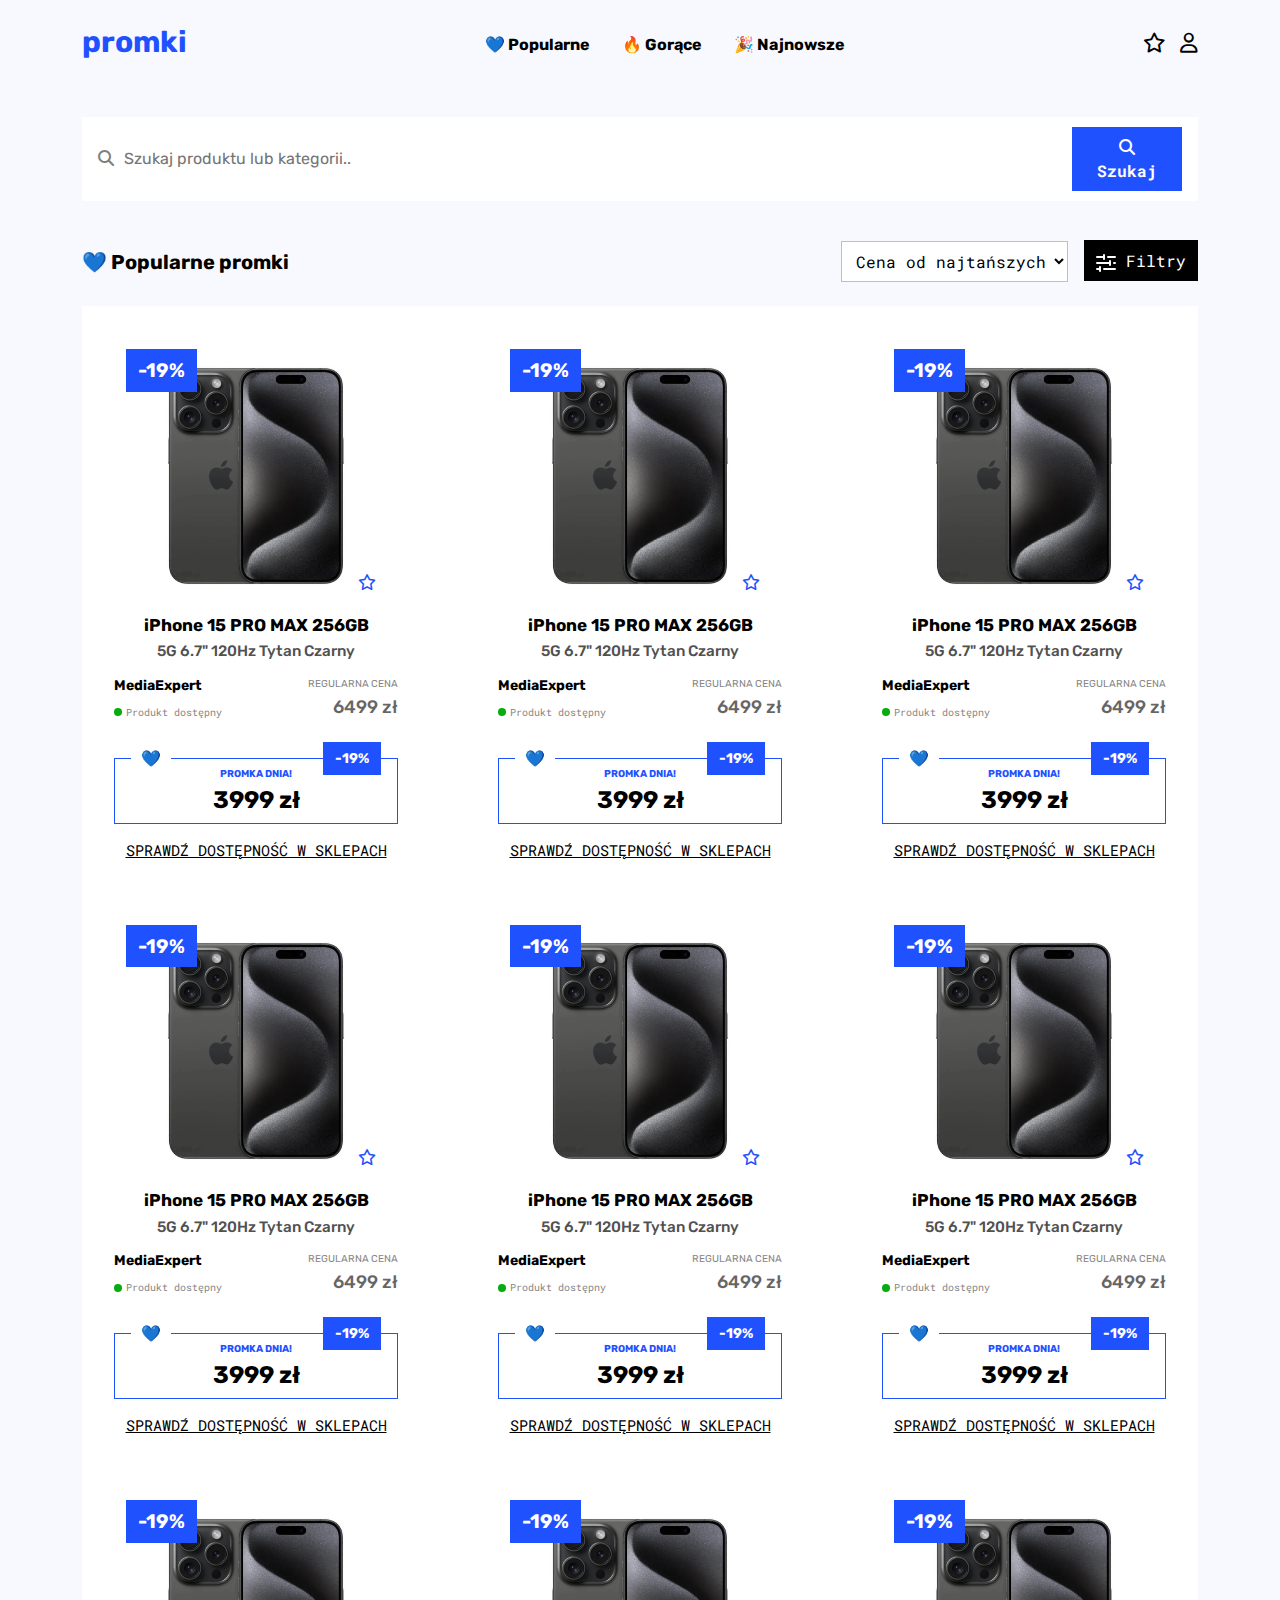
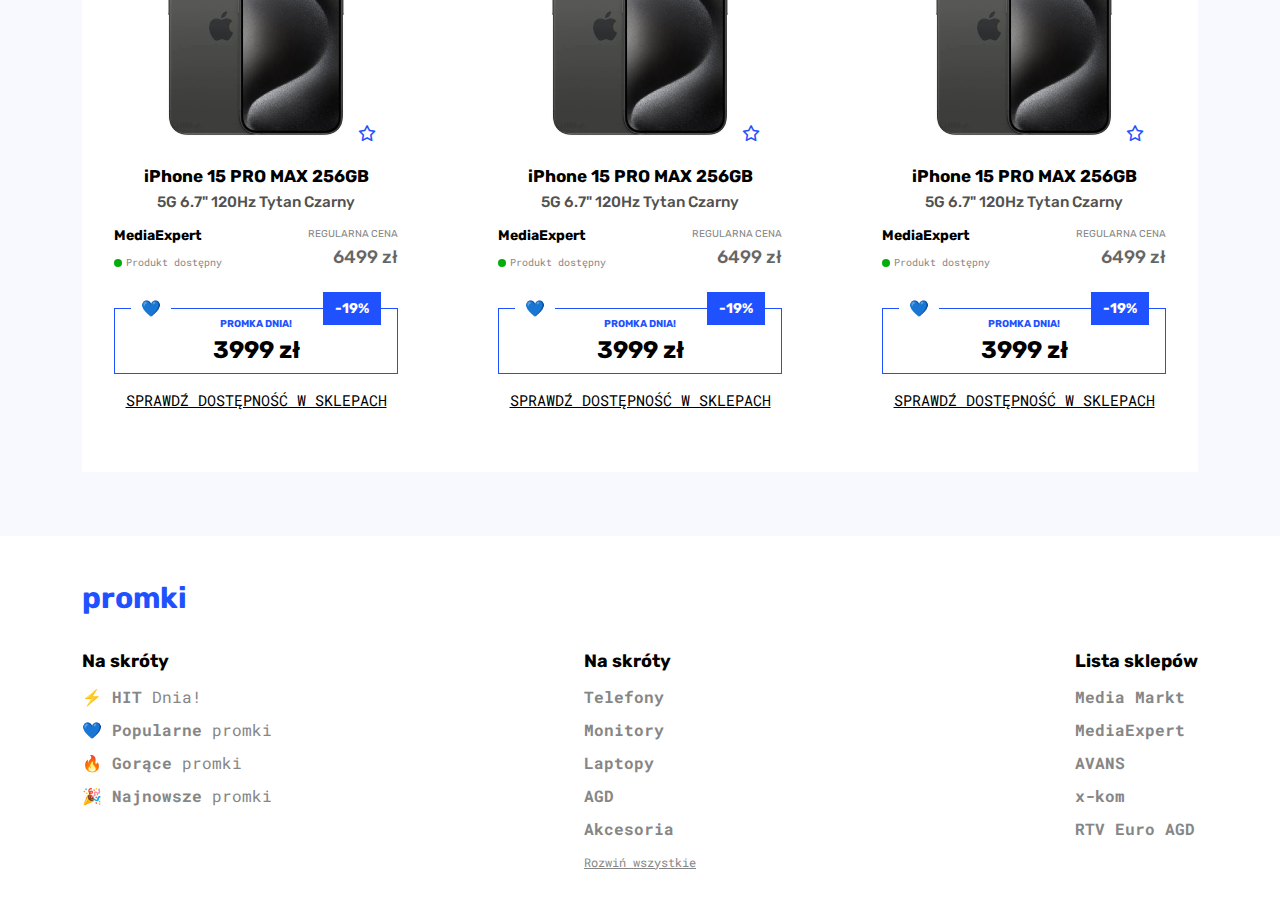
==== category.html @ 08a7cb77 "Category page done" ====
<!DOCTYPE html>
<html lang="en">
  <head>
    <meta charset="UTF-8" />
    <meta name="viewport" content="width=device-width, initial-scale=1.0" />
    <title>Promki - Category</title>

    <!-- Font Awesome CDN -->
    <link
      rel="stylesheet"
      href="https://cdnjs.cloudflare.com/ajax/libs/font-awesome/6.4.2/css/all.min.css"
    />

    <!-- Bootstrap CSS -->
    <link rel="stylesheet" href="assets/css/bootstrap.min.css" />

    <!-- Custom CSS -->
    <link rel="stylesheet" href="assets/css/style.css" />

    <!-- Responsive CSS -->
    <link rel="stylesheet" href="assets/css/responsive.css" />
  </head>
  <body>
    <!-- Header Part HTML Start -->

    <header>
      <!-- Navigation Section HTML Start -->

      <section id="Navigation">
        <nav class="navbar navbar-expand-xl">
          <div class="container">
            <div class="logo">
              <a href="index.html">promki</a>
            </div>
            <div>
              <a class="star d-xl-none" href="#"
                ><i class="fa-regular fa-star"></i
              ></a>
              <button
                class="navbar-toggler collapsed"
                type="button"
                data-bs-toggle="collapse"
                data-bs-target="#navbarNav"
                aria-controls="navbarNav"
                aria-expanded="false"
                aria-label="Toggle navigation"
              >
                <img src="assets/images/bars.svg" alt="" />
              </button>
            </div>
            <div class="collapse navbar-collapse" id="navbarNav">
              <ul class="navbar-nav pl-md-5 mx-auto pt-xl-1">
                <li class="nav-item">
                  <a class="nav-link" href="#">💙 Popularne</a>
                </li>
                <li class="nav-item">
                  <a class="nav-link" href="#"> 🔥 Gorące</a>
                </li>
                <li class="nav-item">
                  <a class="nav-link" href="#"> 🎉 Najnowsze</a>
                </li>
              </ul>
              <div class="navbar-nav ml-auto d-none d-xl-block">
                <div class="nav-buttons">
                  <a class="star" href="#"
                    ><i class="fa-regular fa-star"></i
                  ></a>
                  <a class="user" href="#"
                    ><i class="fa-regular fa-user"></i
                  ></a>
                </div>
              </div>
            </div>
          </div>
        </nav>
      </section>

      <!-- Navigation Section HTML End -->

      <!-- Search Section HTML Start -->

      <section id="Search">
        <div class="search-wrapper">
          <div class="container">
            <div class="search-container">
              <div
                type="button"
                data-bs-toggle="modal"
                data-bs-target="#searchModal"
                class="search-bar d-flex justify-content-between align-items-center"
              >
                <div class="search-box d-flex align-items-center">
                  <div class="search-icon">
                    <i class="fa-solid fa-magnifying-glass"></i>
                  </div>
                  <div class="search-field">
                    <input
                      type="text"
                      placeholder="Szukaj produktu lub kategorii.."
                      required
                    />
                  </div>
                </div>
                <div class="search-button">
                  <button type="submit">
                    <i class="fa-solid fa-magnifying-glass"></i> Szukaj
                  </button>
                </div>
              </div>
            </div>
          </div>
        </div>
      </section>

      <!-- Search Section HTML End -->

      <!-- Search Modal HTML Start -->

      <div class="search-modal">
        <div
          class="modal fade"
          id="searchModal"
          tabindex="-1"
          aria-labelledby="exampleModalLabel"
          aria-hidden="true"
        >
          <div class="modal-dialog">
            <div class="modal-content">
              <div class="modal-body">
                <div class="search-container pt-0">
                  <div
                    class="search-bar d-flex justify-content-between align-items-center"
                  >
                    <div class="search-box d-flex align-items-center">
                      <div class="search-icon">
                        <i class="fa-solid fa-magnifying-glass"></i>
                      </div>
                      <div class="search-field">
                        <input
                          type="text"
                          placeholder="Szukaj produktu lub kategorii.."
                          required
                        />
                      </div>
                    </div>
                    <div class="search-button">
                      <button type="submit">
                        <i class="fa-solid fa-magnifying-glass"></i> Szukaj
                      </button>
                    </div>
                  </div>
                </div>
                <div class="search-modal-content">
                  <div class="search-modal-suggestions">
                    <h6>Sugestie</h6>
                    <ul>
                      <li>
                        <i class="fa-solid fa-magnifying-glass"></i>iPhone 14
                      </li>
                      <li>
                        <i class="fa-solid fa-magnifying-glass"></i>iPhone 15
                        PRO MAX
                      </li>
                      <li>
                        <i class="fa-solid fa-magnifying-glass"></i>iPhone 13
                        mini
                      </li>
                    </ul>
                  </div>
                  <div class="search-modal-hot">
                    <h6>🔥 Gorące</h6>
                    <div class="search-modal-hot-card-container">
                      <div
                        class="search-modal-hot-card d-flex align-items-center"
                      >
                        <div class="smhc-img">
                          <img
                            src="assets/images/iphone-small-img.png"
                            alt="iphone-small-img"
                          />
                        </div>
                        <div class="smhc-content d-md-flex">
                          <div>
                            <h6>iPhone 15 PRO MAX 256GB</h6>
                            <span>5G 6.7" 120Hz Tytan Czarny</span>
                          </div>
                          <div class="smhc-right d-flex align-items-center">
                            <div class="smhc-tag">
                              <span>-19%</span>
                            </div>
                            <h6>6199 zł</h6>
                            <img
                              src="assets/images/arrow-top-icon.svg"
                              alt="arrow-top-icon"
                            />
                          </div>
                        </div>
                      </div>
                      <div
                        class="search-modal-hot-card d-flex align-items-center"
                      >
                        <div class="smhc-img">
                          <img
                            src="assets/images/iphone-small-img.png"
                            alt="iphone-small-img"
                          />
                        </div>
                        <div class="smhc-content d-md-flex">
                          <div>
                            <h6>iPhone 15 PRO MAX 256GB</h6>
                            <span>5G 6.7" 120Hz Tytan Czarny</span>
                          </div>
                          <div class="d-flex smhc-right align-items-center">
                            <div class="smhc-tag">
                              <span>-19%</span>
                            </div>
                            <h6>6199 zł</h6>
                            <img
                              src="assets/images/arrow-top-icon.svg"
                              alt="arrow-top-icon"
                            />
                          </div>
                        </div>
                      </div>
                    </div>
                  </div>
                </div>
              </div>
            </div>
          </div>
        </div>
      </div>

      <!-- Search Modal HTML End -->
    </header>

    <!-- Header Part HTML End -->

    <!-- Main Part HTML Start -->

    <main>
      <!-- Category Section HTML Start -->

      <section id="Category-products">
        <div class="category-products-wrapper">
          <div class="container">
            <div
              class="section-top text-center d-md-flex justify-content-between align-items-center pb-4"
            >
              <h5 class="heading-l">💙 Popularne promki</h5>
              <div
                class="filter d-flex flex-column-reverse flex-md-row align-items-center gap-4 gap-md-0 pt-4 pt-md-0"
              >
                <select>
                  <option value="Cena od najtańszych">
                    Cena od najtańszych
                  </option>
                  <option value="Cena od najtańszych">
                    Cena od najtańszych
                  </option>
                  <option value="Cena od najtańszych">
                    Cena od najtańszych
                  </option>
                </select>
                <div class="filter-btn ps-md-3">
                  <a href="#">
                    <img
                      loading="lazy"
                      src="assets/images/filter-icon.svg"
                      alt="filter-icon"
                    />
                    Filtry</a
                  >
                </div>
              </div>
            </div>
            <div class="category-products-container">
              <div class="product-card item">
                <div class="product-card-img position-relative">
                  <div class="product-discount-tag">
                    <span>-19%</span>
                  </div>
                  <img
                    loading="lazy"
                    src="assets/images/iphone-15-pro-max-img.png"
                    alt="iphone-15-pro-max-img"
                  />
                  <div class="product-fav">
                    <a href="#"><i class="fa-regular fa-star"></i></a>
                  </div>
                </div>
                <div class="product-card-content">
                  <h5>iPhone 15 PRO MAX 256GB</h5>
                  <h6>5G 6.7" 120Hz Tytan Czarny</h6>
                  <div class="d-flex justify-content-between pt-3">
                    <div class="available-product">
                      <h6>MediaExpert</h6>
                      <span>Produkt dostępny</span>
                    </div>
                    <div class="regular-price">
                      <span>REGULARNA CENA</span>
                      <h5>6499 zł</h5>
                    </div>
                  </div>
                  <div class="buy-btn blue position-relative">
                    <div class="buy-btn-icon">
                      <span>💙</span>
                    </div>
                    <a href="#">PROMKA DNIA! <span>3999 zł</span></a>
                    <div class="btn-discount-tag">
                      <span class="blue">-19%</span>
                    </div>
                  </div>
                  <div class="availability-btn">
                    <a href="#">SPRAWDŹ DOSTĘPNOŚĆ W SKLEPACH</a>
                  </div>
                </div>
              </div>
              <div class="product-card item">
                <div class="product-card-img position-relative">
                  <div class="product-discount-tag">
                    <span>-19%</span>
                  </div>
                  <img
                    loading="lazy"
                    src="assets/images/iphone-15-pro-max-img.png"
                    alt="iphone-15-pro-max-img"
                  />
                  <div class="product-fav">
                    <a href="#"><i class="fa-regular fa-star"></i></a>
                  </div>
                </div>
                <div class="product-card-content">
                  <h5>iPhone 15 PRO MAX 256GB</h5>
                  <h6>5G 6.7" 120Hz Tytan Czarny</h6>
                  <div class="d-flex justify-content-between pt-3">
                    <div class="available-product">
                      <h6>MediaExpert</h6>
                      <span>Produkt dostępny</span>
                    </div>
                    <div class="regular-price">
                      <span>REGULARNA CENA</span>
                      <h5>6499 zł</h5>
                    </div>
                  </div>
                  <div class="buy-btn blue position-relative">
                    <div class="buy-btn-icon">
                      <span>💙</span>
                    </div>
                    <a href="#">PROMKA DNIA! <span>3999 zł</span></a>
                    <div class="btn-discount-tag">
                      <span class="blue">-19%</span>
                    </div>
                  </div>
                  <div class="availability-btn">
                    <a href="#">SPRAWDŹ DOSTĘPNOŚĆ W SKLEPACH</a>
                  </div>
                </div>
              </div>
              <div class="product-card item">
                <div class="product-card-img position-relative">
                  <div class="product-discount-tag">
                    <span>-19%</span>
                  </div>
                  <img
                    loading="lazy"
                    src="assets/images/iphone-15-pro-max-img.png"
                    alt="iphone-15-pro-max-img"
                  />
                  <div class="product-fav">
                    <a href="#"><i class="fa-regular fa-star"></i></a>
                  </div>
                </div>
                <div class="product-card-content">
                  <h5>iPhone 15 PRO MAX 256GB</h5>
                  <h6>5G 6.7" 120Hz Tytan Czarny</h6>
                  <div class="d-flex justify-content-between pt-3">
                    <div class="available-product">
                      <h6>MediaExpert</h6>
                      <span>Produkt dostępny</span>
                    </div>
                    <div class="regular-price">
                      <span>REGULARNA CENA</span>
                      <h5>6499 zł</h5>
                    </div>
                  </div>
                  <div class="buy-btn blue position-relative">
                    <div class="buy-btn-icon">
                      <span>💙</span>
                    </div>
                    <a href="#">PROMKA DNIA! <span>3999 zł</span></a>
                    <div class="btn-discount-tag">
                      <span class="blue">-19%</span>
                    </div>
                  </div>
                  <div class="availability-btn">
                    <a href="#">SPRAWDŹ DOSTĘPNOŚĆ W SKLEPACH</a>
                  </div>
                </div>
              </div>
              <div class="product-card item">
                <div class="product-card-img position-relative">
                  <div class="product-discount-tag">
                    <span>-19%</span>
                  </div>
                  <img
                    loading="lazy"
                    src="assets/images/iphone-15-pro-max-img.png"
                    alt="iphone-15-pro-max-img"
                  />
                  <div class="product-fav">
                    <a href="#"><i class="fa-regular fa-star"></i></a>
                  </div>
                </div>
                <div class="product-card-content">
                  <h5>iPhone 15 PRO MAX 256GB</h5>
                  <h6>5G 6.7" 120Hz Tytan Czarny</h6>
                  <div class="d-flex justify-content-between pt-3">
                    <div class="available-product">
                      <h6>MediaExpert</h6>
                      <span>Produkt dostępny</span>
                    </div>
                    <div class="regular-price">
                      <span>REGULARNA CENA</span>
                      <h5>6499 zł</h5>
                    </div>
                  </div>
                  <div class="buy-btn blue position-relative">
                    <div class="buy-btn-icon">
                      <span>💙</span>
                    </div>
                    <a href="#">PROMKA DNIA! <span>3999 zł</span></a>
                    <div class="btn-discount-tag">
                      <span class="blue">-19%</span>
                    </div>
                  </div>
                  <div class="availability-btn">
                    <a href="#">SPRAWDŹ DOSTĘPNOŚĆ W SKLEPACH</a>
                  </div>
                </div>
              </div>
              <div class="product-card item">
                <div class="product-card-img position-relative">
                  <div class="product-discount-tag">
                    <span>-19%</span>
                  </div>
                  <img
                    loading="lazy"
                    src="assets/images/iphone-15-pro-max-img.png"
                    alt="iphone-15-pro-max-img"
                  />
                  <div class="product-fav">
                    <a href="#"><i class="fa-regular fa-star"></i></a>
                  </div>
                </div>
                <div class="product-card-content">
                  <h5>iPhone 15 PRO MAX 256GB</h5>
                  <h6>5G 6.7" 120Hz Tytan Czarny</h6>
                  <div class="d-flex justify-content-between pt-3">
                    <div class="available-product">
                      <h6>MediaExpert</h6>
                      <span>Produkt dostępny</span>
                    </div>
                    <div class="regular-price">
                      <span>REGULARNA CENA</span>
                      <h5>6499 zł</h5>
                    </div>
                  </div>
                  <div class="buy-btn blue position-relative">
                    <div class="buy-btn-icon">
                      <span>💙</span>
                    </div>
                    <a href="#">PROMKA DNIA! <span>3999 zł</span></a>
                    <div class="btn-discount-tag">
                      <span class="blue">-19%</span>
                    </div>
                  </div>
                  <div class="availability-btn">
                    <a href="#">SPRAWDŹ DOSTĘPNOŚĆ W SKLEPACH</a>
                  </div>
                </div>
              </div>
              <div class="product-card item">
                <div class="product-card-img position-relative">
                  <div class="product-discount-tag">
                    <span>-19%</span>
                  </div>
                  <img
                    loading="lazy"
                    src="assets/images/iphone-15-pro-max-img.png"
                    alt="iphone-15-pro-max-img"
                  />
                  <div class="product-fav">
                    <a href="#"><i class="fa-regular fa-star"></i></a>
                  </div>
                </div>
                <div class="product-card-content">
                  <h5>iPhone 15 PRO MAX 256GB</h5>
                  <h6>5G 6.7" 120Hz Tytan Czarny</h6>
                  <div class="d-flex justify-content-between pt-3">
                    <div class="available-product">
                      <h6>MediaExpert</h6>
                      <span>Produkt dostępny</span>
                    </div>
                    <div class="regular-price">
                      <span>REGULARNA CENA</span>
                      <h5>6499 zł</h5>
                    </div>
                  </div>
                  <div class="buy-btn blue position-relative">
                    <div class="buy-btn-icon">
                      <span>💙</span>
                    </div>
                    <a href="#">PROMKA DNIA! <span>3999 zł</span></a>
                    <div class="btn-discount-tag">
                      <span class="blue">-19%</span>
                    </div>
                  </div>
                  <div class="availability-btn">
                    <a href="#">SPRAWDŹ DOSTĘPNOŚĆ W SKLEPACH</a>
                  </div>
                </div>
              </div>
              <div class="product-card item">
                <div class="product-card-img position-relative">
                  <div class="product-discount-tag">
                    <span>-19%</span>
                  </div>
                  <img
                    loading="lazy"
                    src="assets/images/iphone-15-pro-max-img.png"
                    alt="iphone-15-pro-max-img"
                  />
                  <div class="product-fav">
                    <a href="#"><i class="fa-regular fa-star"></i></a>
                  </div>
                </div>
                <div class="product-card-content">
                  <h5>iPhone 15 PRO MAX 256GB</h5>
                  <h6>5G 6.7" 120Hz Tytan Czarny</h6>
                  <div class="d-flex justify-content-between pt-3">
                    <div class="available-product">
                      <h6>MediaExpert</h6>
                      <span>Produkt dostępny</span>
                    </div>
                    <div class="regular-price">
                      <span>REGULARNA CENA</span>
                      <h5>6499 zł</h5>
                    </div>
                  </div>
                  <div class="buy-btn blue position-relative">
                    <div class="buy-btn-icon">
                      <span>💙</span>
                    </div>
                    <a href="#">PROMKA DNIA! <span>3999 zł</span></a>
                    <div class="btn-discount-tag">
                      <span class="blue">-19%</span>
                    </div>
                  </div>
                  <div class="availability-btn">
                    <a href="#">SPRAWDŹ DOSTĘPNOŚĆ W SKLEPACH</a>
                  </div>
                </div>
              </div>
              <div class="product-card item">
                <div class="product-card-img position-relative">
                  <div class="product-discount-tag">
                    <span>-19%</span>
                  </div>
                  <img
                    loading="lazy"
                    src="assets/images/iphone-15-pro-max-img.png"
                    alt="iphone-15-pro-max-img"
                  />
                  <div class="product-fav">
                    <a href="#"><i class="fa-regular fa-star"></i></a>
                  </div>
                </div>
                <div class="product-card-content">
                  <h5>iPhone 15 PRO MAX 256GB</h5>
                  <h6>5G 6.7" 120Hz Tytan Czarny</h6>
                  <div class="d-flex justify-content-between pt-3">
                    <div class="available-product">
                      <h6>MediaExpert</h6>
                      <span>Produkt dostępny</span>
                    </div>
                    <div class="regular-price">
                      <span>REGULARNA CENA</span>
                      <h5>6499 zł</h5>
                    </div>
                  </div>
                  <div class="buy-btn blue position-relative">
                    <div class="buy-btn-icon">
                      <span>💙</span>
                    </div>
                    <a href="#">PROMKA DNIA! <span>3999 zł</span></a>
                    <div class="btn-discount-tag">
                      <span class="blue">-19%</span>
                    </div>
                  </div>
                  <div class="availability-btn">
                    <a href="#">SPRAWDŹ DOSTĘPNOŚĆ W SKLEPACH</a>
                  </div>
                </div>
              </div>
              <div class="product-card item">
                <div class="product-card-img position-relative">
                  <div class="product-discount-tag">
                    <span>-19%</span>
                  </div>
                  <img
                    loading="lazy"
                    src="assets/images/iphone-15-pro-max-img.png"
                    alt="iphone-15-pro-max-img"
                  />
                  <div class="product-fav">
                    <a href="#"><i class="fa-regular fa-star"></i></a>
                  </div>
                </div>
                <div class="product-card-content">
                  <h5>iPhone 15 PRO MAX 256GB</h5>
                  <h6>5G 6.7" 120Hz Tytan Czarny</h6>
                  <div class="d-flex justify-content-between pt-3">
                    <div class="available-product">
                      <h6>MediaExpert</h6>
                      <span>Produkt dostępny</span>
                    </div>
                    <div class="regular-price">
                      <span>REGULARNA CENA</span>
                      <h5>6499 zł</h5>
                    </div>
                  </div>
                  <div class="buy-btn blue position-relative">
                    <div class="buy-btn-icon">
                      <span>💙</span>
                    </div>
                    <a href="#">PROMKA DNIA! <span>3999 zł</span></a>
                    <div class="btn-discount-tag">
                      <span class="blue">-19%</span>
                    </div>
                  </div>
                  <div class="availability-btn">
                    <a href="#">SPRAWDŹ DOSTĘPNOŚĆ W SKLEPACH</a>
                  </div>
                </div>
              </div>
            </div>
          </div>
        </div>
      </section>

      <!-- Category Section HTML End -->
    </main>

    <!-- Main Part HTML End -->

    <!-- Footer Part HTML Start -->

    <footer id="Footer">
      <div class="footer-wrapper">
        <div class="container">
          <div class="logo">
            <a href="index.html">promki</a>
          </div>
          <div class="row footer-container">
            <div class="col-md-6 col-lg-4">
              <div class="footer-menu">
                <h6>Na skróty</h6>
                <ul class="footer-nav">
                  <li>
                    <a href="#">⚡️ HIT <span> Dnia!</span></a>
                  </li>
                  <li>
                    <a href="#">💙 Popularne <span> promki</span></a>
                  </li>
                  <li>
                    <a href="#">🔥 Gorące <span> promki</span></a>
                  </li>
                  <li>
                    <a href="#">🎉 Najnowsze <span> promki</span></a>
                  </li>
                </ul>
              </div>
            </div>
            <div class="col-md-6 col-lg-4 d-lg-flex justify-content-center">
              <div class="footer-menu">
                <div class="d-flex justify-content-between align-items-start">
                  <h6>Na skróty</h6>
                  <li class="d-md-none">
                    <a class="expand-all-btn" href="#">Rozwiń wszystkie</a>
                  </li>
                </div>
                <ul class="footer-nav">
                  <li><a href="#">Telefony</a></li>
                  <li><a href="#">Monitory</a></li>
                  <li><a href="#">Laptopy</a></li>
                  <li><a href="#">AGD</a></li>
                  <li><a href="#">Akcesoria</a></li>
                  <li class="d-none d-md-block">
                    <a class="expand-all-btn" href="#">Rozwiń wszystkie</a>
                  </li>
                </ul>
              </div>
            </div>
            <div class="col-md-6 col-lg-4 d-lg-flex justify-content-end">
              <div class="footer-menu">
                <h6>Lista sklepów</h6>
                <ul class="footer-nav">
                  <li><a href="#">Media Markt</a></li>
                  <li><a href="#">MediaExpert</a></li>
                  <li><a href="#">AVANS</a></li>
                  <li><a href="#">x-kom</a></li>
                  <li><a href="#">RTV Euro AGD</a></li>
                </ul>
              </div>
            </div>
          </div>
        </div>
      </div>
    </footer>

    <!-- Footer Part HTML End -->

    <!-- Bootstrap JavaScript -->
    <script src="assets/js/bootstrap.bundle.min.js"></script>

    <!-- Custom JavaScript -->
    <script src="assets/js/script.js"></script>
  </body>
</html>
---- assets/css/style.css ----
/* Base Style CSS Start */

/* Fonts */
@import url("https://fonts.googleapis.com/css2?family=Roboto+Mono:ital,wght@0,100..700;1,100..700&family=Rubik:ital,wght@0,300..900;1,300..900&display=swap");

* {
  margin: 0;
  padding: 0;
  box-sizing: border-box;
}

body {
  font-family: "Roboto Mono", monospace;
  font-family: "Rubik", sans-serif;
  scroll-behavior: smooth;
  background: var(--light-blue);
}

/* Colors */

:root {
  --primary: #1f51ff;
  --orange: #ff9401;
  --red: #ec3406;
  --green: #04ad0b;
  --grey: #515151;
  --grey-light: #bfbfbf;
  --black: #000000;
  --white: #ffffff;
  --light-blue: #f7f9fe;
}

ol,
ul {
  margin: 0;
  padding: 0;
}

li {
  list-style: none;
}

a {
  text-decoration: none;
  cursor: pointer;
}

img {
  max-width: 100%;
}

.heading-xl {
  font-family: "Rubik", sans-serif;
  font-size: 23px;
  font-weight: 700;
  line-height: 27px;
  color: var(--black);
  margin-bottom: 0;
}

.heading-l {
  font-family: "Rubik", sans-serif;
  font-size: 20px;
  font-weight: 700;
  line-height: 24px;
  color: var(--black);
  margin-bottom: 0;
}

/* Base Style CSS End */

/* Header Part CSS Start */

/* Navigation Section CSS Start */

nav.navbar {
  padding: 20px 0;
  z-index: 999;
}

.logo a {
  font-size: 30px;
  font-weight: 700;
  color: var(--primary);
}

.nav-link {
  font-family: "Rubik", sans-serif;
  font-weight: 700;
  font-size: 16px;
  color: var(--black);
  padding: 0 16px !important;
}

.star,
.user {
  font-size: 20px;
  color: var(--black);
}

.user {
  padding-left: 10px;
}

.navbar-toggler {
  border: 0 !important;
  margin-top: -15px;
}

.navbar-toggler:focus,
.navbar-toggler:active,
.navbar-toggler-icon:focus {
  outline: none !important;
  box-shadow: none !important;
  border: 0 !important;
}

@media (max-width: 1200px) {
  .logo a {
    font-size: 24px;
  }

  .nav-link {
    padding: 5px 0 !important;
  }

  .navbar-nav {
    padding-top: 10px;
  }
}

/* Navigation Section CSS End */

/* Search Section CSS Start */

.search-container {
  padding-top: 32px;
}

.search-bar {
  background: var(--white);
  padding: 10px 16px;
}

.search-icon i {
  color: #808080;
  padding-right: 10px;
}

.search-box {
  width: 90%;
}

.search-field,
.search-field input {
  width: 100%;
  border: none;
}

.search-field input:focus {
  outline: 0;
}

.search-field input ::placeholder {
  font-family: "Roboto Mono", monospace;
  font-size: 16px;
  color: var(--grey);
}

.search-button button {
  font-family: "Roboto Mono", sans-serif;
  font-size: 16px;
  font-weight: 700;
  color: var(--white);
  background: var(--primary);
  padding: 8px 12px;
  border: none;
}

/* Search Section CSS End */

/* Search Modal CSS Start */

.modal-open {
  padding-right: 0 !important;
}

.search-modal .modal-dialog {
  max-width: 85%;
  width: 100%;
  margin-top: 116px;
}

.search-modal .modal-content {
  border-radius: 0 !important;
}

.search-modal .modal-body {
  padding: 0;
}

.search-modal-content {
  padding: 20px 25px;
}

.search-modal-suggestions h6,
.search-modal-hot > h6 {
  font-family: "Rubik", sans-serif;
  font-size: 16px;
  font-weight: 700;
  color: var(--black);
  margin-bottom: 5px;
}

.search-modal-suggestions ul li {
  font-family: "Roboto Mono", monospace;
  font-size: 16px;
  font-weight: 700;
  color: var(--black, #000);
  padding-top: 13px;
}

.search-modal-suggestions ul li i {
  color: #808080;
  padding-right: 5px;
}

.search-modal-hot {
  padding-top: 20px;
}

.search-modal-hot > h6 {
  margin-bottom: 16px;
}

.search-modal-hot-card {
  margin-bottom: 24px;
}

.smhc-img {
  margin-right: 24px;
}

.smhc-content h6 {
  font-family: "Rubik", sans-serif;
  font-weight: 700;
  font-size: 17.0526px;
  line-height: 20px;
  color: var(--black);
  margin-bottom: 2px;
}

.smhc-content span {
  font-family: "Rubik", sans-serif;
  font-size: 15.158px;
  font-weight: 500;
  color: var(--grey);
}

.smhc-tag span {
  font-family: "Rubik", sans-serif;
  font-size: 10px;
  color: var(--white);
  background: var(--red, #ec3406);
  padding: 8.059px 10.074px;
  margin: 0 16px;
}

.smhc-right h6 {
  font-family: "Rubik", sans-serif;
  font-size: 16px;
  font-weight: 700;
  color: var(--black);
  margin-bottom: 0;
  margin-right: 16px;
}

/* Search Modal CSS End */

/* Category Section CSS Start */

.category-wrapper {
  padding: 32px 0 25px;
}

.see-all-btn a {
  font-family: "Roboto Mono", monospace;
  font-size: 14px;
  text-decoration-line: underline;
  text-transform: uppercase;
  color: #3c3c3c;
}

.category-buttons {
  display: flex;
  gap: 16px;
  padding-top: 24px;
}

.category-buttons a {
  font-family: "Roboto Mono", monospace;
  font-size: 16px;
  color: var(--black);
  background: var(--white);
  padding: 7px 12px;
  border: 2px solid var(--black);
}

.hit-dnia {
  padding-top: 40px;
}

/* Category Section CSS End */

/* Hero Section HTML Start */

.hero-wrapper {
  padding: 95px 0;
  background: var(--white);
}

.hero-img,
.hero-img img {
  max-width: 320px;
  width: 320px;
  margin: auto;
}

.hero-product-dsc {
  position: absolute;
  top: 0;
  left: 0;
}

.hero-product-dsc span {
  font-family: "Rubik", sans-serif;
  font-size: 19.5183px;
  font-weight: 700;
  color: var(--white);
  padding: 9.75916px 12.199px;
  background: var(--orange);
}

.hero-content-card {
  max-width: 385px;
  width: 100%;
  text-align: center;
}

.hero-content-card h4 {
  font-family: "Rubik", sans-serif;
  font-weight: 700;
  font-size: 23px;
  color: var(--black);
}

.hero-content-card h5 {
  font-family: "Rubik", sans-serif;
  font-weight: 500;
  font-size: 19px;
  color: var(--grey);
  margin-bottom: 0;
}

.fav-btn {
  padding-top: 15px;
}

.fav-btn a {
  font-family: "Rubik", sans-serif;
  font-weight: 500;
  font-size: 14px;
  color: var(--black);
}

.fav-btn a i {
  color: var(--primary);
  padding-right: 5px;
}

.hero-content-card > span {
  display: block;
  font-family: "Roboto Mono", monospace;
  font-weight: 400;
  font-size: 10px;
  color: #868686;
  padding-top: 15px;
}

.available-product {
  text-align: left;
}

.available-product h6 {
  font-family: "Rubik", sans-serif;
  font-size: 14px;
  font-weight: 700;
  line-height: normal;
  color: var(--black);
  margin-bottom: 5px;
}

.available-product span {
  position: relative;
  font-family: "Roboto Mono", monospace;
  font-size: 10px;
  font-weight: 400;
  color: #868686;
  padding-left: 12px;
}

.available-product span::before {
  position: absolute;
  content: "";
  top: 50%;
  left: 0;
  transform: translateY(-50%);
  width: 8px;
  height: 8px;
  background: var(--green);
  border-radius: 100%;
}

.regular-price {
  text-align: right;
}

.regular-price span {
  display: block;
  font-family: "Rubik", sans-serif;
  font-size: 10px;
  color: #868686;
  margin-bottom: 5px;
}

.regular-price h5 {
  font-family: "Rubik", sans-serif;
  font-size: 18px;
  font-weight: 500;
  color: var(--black);
  margin-bottom: 0;
  opacity: 0.6;
}

.buy-btn {
  margin-top: 35px;
}

.buy-btn.orange {
  border: 1px solid var(--orange);
}

.buy-btn.blue {
  border: 1px solid var(--primary);
}

.buy-btn.red {
  border: 1px solid var(--red);
}

.buy-btn.black {
  border: 1px solid var(--black);
}

.buy-btn a {
  display: block;
  width: 100%;
  font-family: "Rubik", sans-serif;
  font-size: 10px;
  font-weight: 700;
  text-align: center;
  padding: 8px 0 5px;
}

.buy-btn.orange a {
  color: var(--orange);
}

.buy-btn.blue a {
  color: var(--primary);
}

.buy-btn.red a {
  color: var(--red);
}

.buy-btn.black a {
  color: var(--black);
}

.buy-btn a span {
  display: block;
  font-family: "Rubik", sans-serif;
  font-size: 24px;
  font-weight: 700;
  color: var(--black);
}

.buy-btn-icon {
  position: absolute;
  top: -12px;
  left: 16px;
}

.buy-btn-icon span {
  background: var(--white);
  padding: 5px 10px;
}

.btn-discount-tag {
  position: absolute;
  top: -13px;
  right: 16px;
}

.btn-discount-tag span {
  font-family: "Rubik", sans-serif;
  font-size: 14px;
  font-weight: 700;
  color: var(--white);
  padding: 8px 12px;
}

.btn-discount-tag span.orange {
  background: var(--orange, #ff9401);
}

.btn-discount-tag span.blue {
  background: var(--primary);
}

.btn-discount-tag span.red {
  background: var(--red);
}

.btn-discount-tag span.black {
  background: var(--black);
}

/* Hero Section HTML End */

/* Header Part CSS End */

/* Main Part CSS Start */

/* Popular Section CSS Start */

.popular-wrapper {
  padding-top: 64px;
}

.product-slider-container {
  padding: 40px 0 32px;
  background: var(--white);
  padding-left: 10%;
}

.owl-carousel .owl-stage-outer {
  padding-top: 20px;
}

.owl-carousel .owl-item img {
  display: block;
  width: initial;
}

.owl-stage {
  padding-left: 0px !important;
}

.owl-item {
  opacity: 0.5;
}

.owl-item.active {
  opacity: 1;
}

.product-card-img {
  max-width: 260px;
  margin: auto;
  text-align: center;
}

.product-card-img img {
  margin: auto;
}

.product-discount-tag {
  position: absolute;
  top: -10px;
  left: 0px;
}

.product-discount-tag span {
  font-family: "Rubik", sans-serif;
  font-size: 19.5183px;
  font-weight: 700;
  color: var(--white);
  padding: 9.75916px 12.199px;
  background: var(--primary);
}

.product-discount-tag.red span {
  background: var(--red);
}

.product-discount-tag.black span {
  background: var(--black);
}

.product-fav {
  position: absolute;
  right: 10px;
  bottom: -10px;
}

.product-fav i {
  color: var(--primary);
}

.product-card-content {
  padding-top: 30px;
}

.product-card-content > span {
  display: block;
  font-family: "Roboto Mono", monospace;
  font-size: 10px;
  text-align: center;
  color: #868686;
  padding-bottom: 12px;
}

.product-card-content > h5 {
  color: var(--black);
  font-family: "Rubik", sans-serif;
  font-size: 17.053px;
  font-weight: 700;
  text-align: center;
  margin-bottom: 7px;
}

.product-card-content > h6 {
  font-family: "Rubik", sans-serif;
  font-size: 15.158px;
  font-weight: 500;
  color: var(--grey);
  text-align: center;
  margin-bottom: 0;
}

.product-fill-btn {
  padding-top: 30px;
}

.product-fill-btn a {
  display: block;
  width: 100%;
  font-family: "Rubik", sans-serif;
  font-size: 20px;
  font-weight: 700;
  text-align: center;
  color: var(--white, #fff);
  background: var(--primary, #1f51ff);
  padding: 16px;
}

.product-fill-btn.red a {
  background: var(--red);
}

.product-fill-btn.black a {
  background: var(--black);
}

.availability-btn a {
  display: block;
  font-family: "Roboto Mono", monospace;
  font-size: 15.158px;
  text-align: center;
  text-decoration-line: underline;
  text-transform: uppercase;
  color: var(--black);
  padding-top: 15px;
}

.see-more-btn {
  padding-top: 50%;
  padding-left: 50%;
}

.see-more-btn a {
  font-size: 16px;
  color: var(--black);
  text-decoration: underline;
}

/* Popular Section CSS End */

/* Hot Products Section CSS Start */

.hot-products-wrapper {
  padding-top: 64px;
}

/* Hot Products Section CSS End */

/* Promotions Section CSS Start */

.promotions-wrapper {
  padding: 64px 0 24px;
}

.promotion-title {
  background: var(--primary);
  padding: 16px;
}

.promotion-title h6 {
  font-family: "Rubik", sans-serif;
  font-size: 14px;
  font-weight: 700;
  text-align: center;
  color: var(--white);
  margin-bottom: 0;
}

.promotion-title h6 i {
  padding-right: 8px;
}

.promotions-container h6 {
  max-width: 356px;
  margin: auto;
  font-family: "Roboto Mono", sans-serif;
  font-size: 16px;
  font-weight: 400;
  text-align: center;
  color: #424242;
  padding: 15px 0;
  margin-bottom: 0;
}

.promotions-container h6 span {
  font-weight: 700;
}

.promotions-search {
  max-width: 288px;
  margin: auto;
}

.promotions-search input {
  max-width: 160px;
  border: 1px solid #646464;
  padding: 10px 12px;
}

.promotions-search input:focus {
  outline: 0;
}

.promotions-search::placeholder {
  color: var(--grey-light, #bfbfbf);
  font-family: "Roboto Mono", sans-serif;
  font-size: 16px;
  font-weight: 700;
}

.promotions-search button {
  font-family: "Roboto Mono", sans-serif;
  font-size: 16px;
  font-weight: 700;
  color: var(--white);
  background: var(--black);
  padding: 11px 12px;
  margin-left: 12px;
  border: none;
}

/* Promotions Section CSS end */

/* Latest Promotions Section CSS Start */

.latest-promotions-wrapper {
  padding-top: 64px;
}

/* Latest Promotions Section CSS End */

/* Main Part CSS End */

/* Footer Part CSS Start */

.footer-wrapper {
  background: var(--white);
  padding: 40px 0;
  margin-top: 64px;
}

.footer-container {
  padding-top: 30px;
}

.footer-menu h6 {
  color: var(--black);
  font-family: "Rubik", sans-serif;
  font-size: 18px;
  font-weight: 700;
}

.footer-nav li {
  padding: 4px 0;
}

.footer-nav li a {
  font-family: "Roboto Mono", monospace;
  font-size: 16px;
  font-weight: 700;
  color: #868686;
}

.footer-menu li a.expand-all-btn {
  font-family: "Roboto Mono", monospace;
  font-size: 12px;
  font-weight: 400;
  text-decoration-line: underline;
  color: #868686;
}

.footer-nav li a span {
  font-weight: 400;
}

/* Footer Part CSS End */

/* ========***========
Category Page CSS
========***======== */

.category-products-wrapper {
  padding-top: 40px;
}

.category-products-container {
  display: grid;
  grid-template-columns: repeat(3, 1fr);
  column-gap: 100px;
  row-gap: 80px;
  background: var(--white);
  padding: 60px 32px;
}

.filter select {
  font-family: "Roboto Mono", monospace;
  padding: 8px 5px 8px 10px;
  background: var(--white);
  border: 1px solid var(--grey-light);
}

.filter select:focus {
  outline: 0;
}

.filter-btn a {
  font-family: "Roboto Mono", monospace;
  font-size: 16px;
  color: var(--white);
  background: var(--black, #000);
  padding: 10px 12px;
}
---- assets/css/responsive.css ----
/* Min Width 1201px and Max Width 1399400*/

@media (min-width: 1201px) and (max-width: 1400px) {
}

/* Min Width 993px and Max Width 1199200*/

@media (min-width: 993px) and (max-width: 1200px) {
  .search-box {
    width: 88%;
  }

  .category-buttons {
    flex-wrap: wrap;
  }
}

/* Min Width 769px and Max Width 992px */

@media (min-width: 769px) and (max-width: 992px) {
  .search-box {
    width: 80%;
  }

  .category-buttons {
    flex-wrap: wrap;
  }

  .hero-content {
    padding-top: 50px;
  }

  .hero-content-card {
    margin: auto;
  }

  .category-products-container {
    grid-template-columns: repeat(2, 1fr);
    column-gap: 80px;
  }
}

/* Min Width 300px and Max Width 768px */

@media (min-width: 300px) and (max-width: 768px) {
  .heading-l {
    font-size: 18px;
  }

  .search-container,
  .hit-dnia {
    padding-top: 0;
  }

  .search-modal .modal-dialog {
    max-width: 95%;
    width: 100%;
    margin-top: 80px;
  }

  .smhc-content h6,
  .smhc-content span {
    font-size: 14px;
    margin-bottom: 0;
  }

  .smhc-right {
    padding-top: 16px;
  }

  .smhc-tag span {
    margin-left: 0;
  }

  .search-box {
    width: 100%;
  }

  .search-button {
    display: none;
  }

  .category-container {
    display: none;
  }

  .hero-wrapper {
    background: transparent;
    padding: 0;
  }

  .hero-img {
    background: var(--white);
  }

  .hero-img {
    max-width: 100%;
    width: 100%;
    text-align: center;
  }

  .hero-content {
    padding-top: 16px;
  }

  .hero-content-card {
    margin: auto;
  }

  .hero-product-dsc {
    position: absolute;
    top: 20px;
    left: 14px;
  }

  .hero-product-fav {
    position: absolute;
    bottom: 20px;
    right: 20px;
  }

  .hero-product-fav i {
    font-size: 25px;
    color: var(--primary);
  }

  .hero-content-card .buy-btn {
    margin-top: 16px;
  }

  .hero-content-card .buy-btn a {
    color: var(--white);
    background: var(--orange);
  }

  .hero-content-card .buy-btn a span {
    color: var(--white);
  }

  .popular-wrapper,
  .hot-products-wrapper,
  .promotions-wrapper,
  .latest-promotions-wrapper {
    padding-top: 40px;
  }

  .see-all-btn a {
    font-size: 12px;
  }

  .product-discount-tag span {
    font-size: 14px;
  }

  .buy-btn-icon,
  .btn-discount-tag {
    display: none;
  }

  .product-fill-btn a {
    font-size: 16px;
  }

  .buy-btn a span {
    font-size: 20px;
  }

  .product-slider-container {
    padding: 30px 0;
    padding-left: 5%;
  }

  .footer-wrapper {
    padding-top: 25px;
    margin-top: 40px;
  }

  .footer-wrapper .container {
    padding: 0 24px;
  }

  .footer-container {
    padding-top: 0;
  }

  .footer-menu {
    padding-top: 20px;
  }

  .category-products-container {
    grid-template-columns: repeat(1, 1fr);
    column-gap: 0;
    row-gap: 50px;
  }

  .filter select,
  .filter-btn a {
    display: block;
    width: 239px;
  }
}
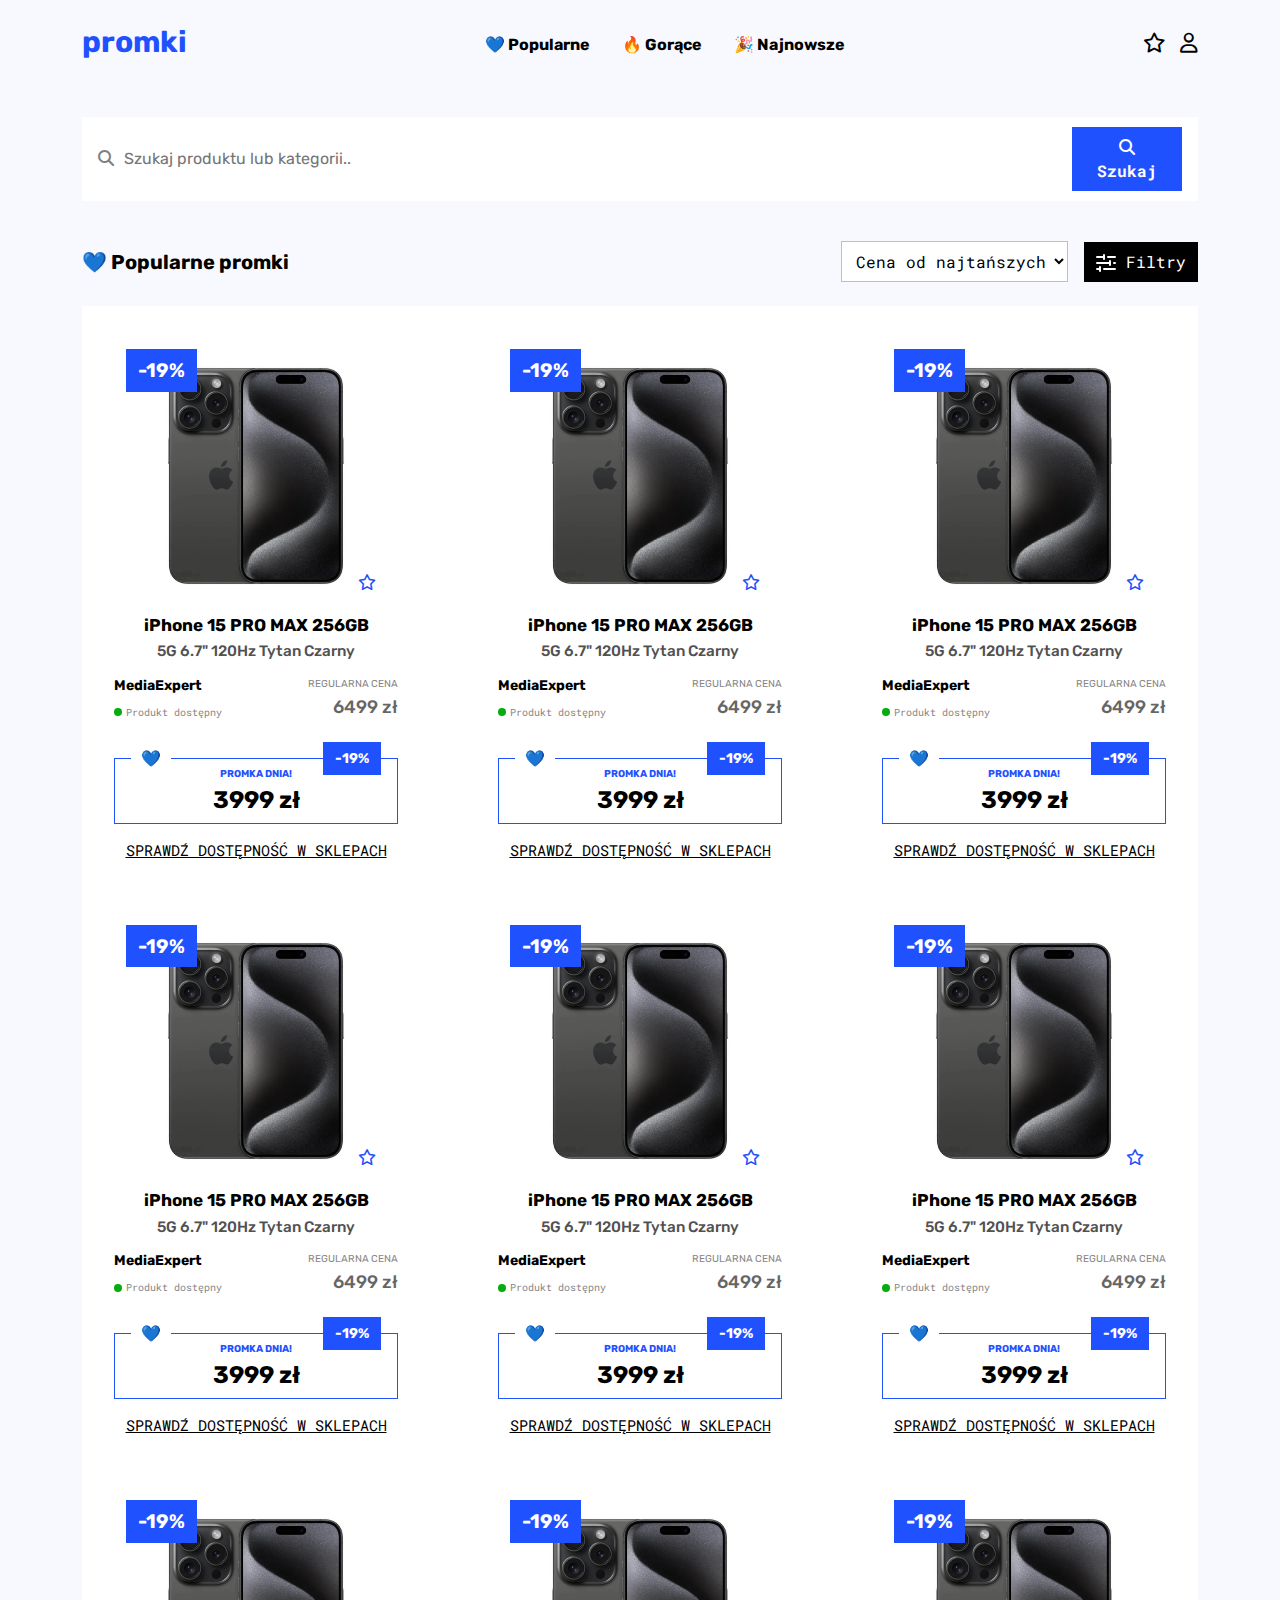
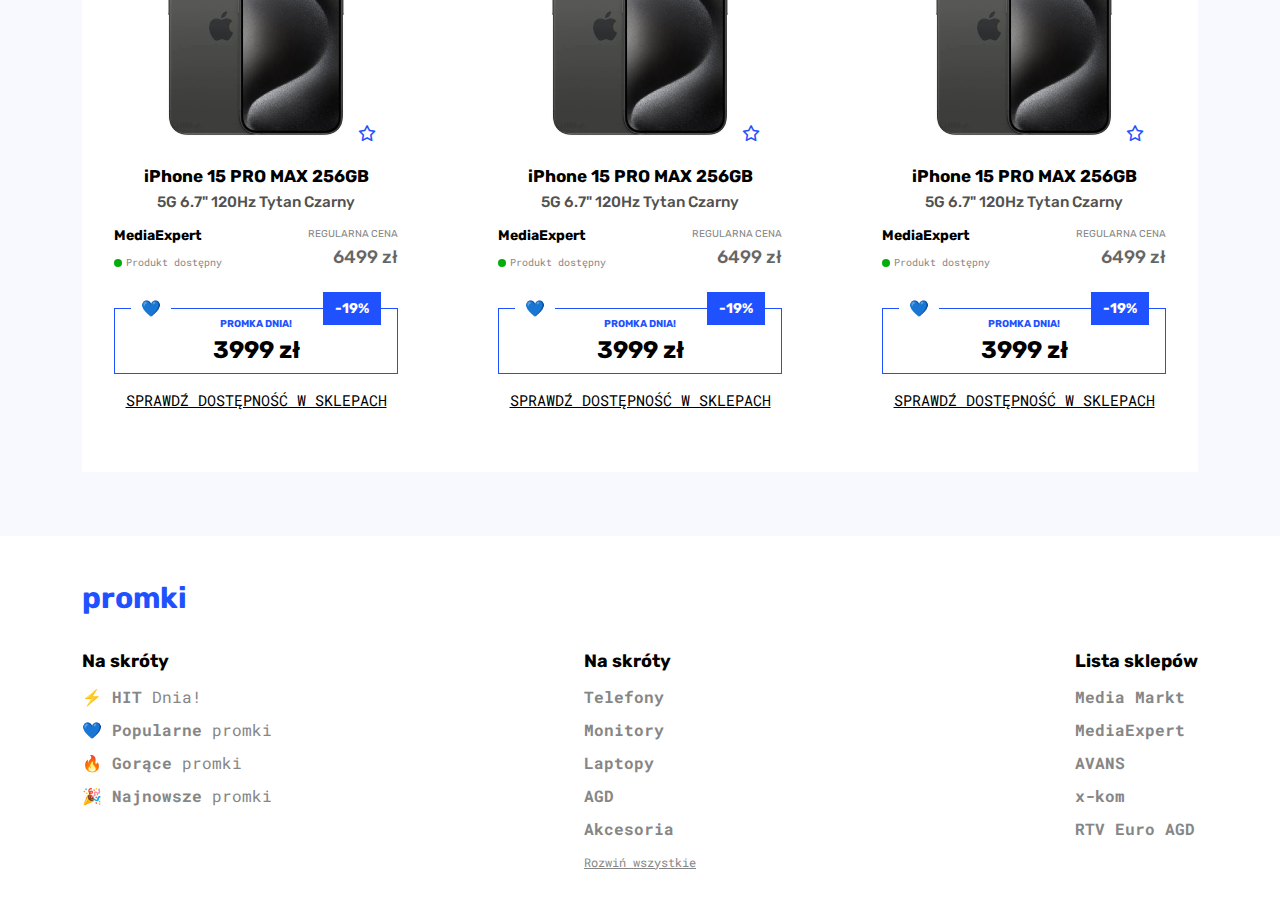
==== commit 9153fc18: "Category page updated" ====
--- a/category.html
+++ b/category.html
@@ -263,14 +263,18 @@
                   </option>
                 </select>
                 <div class="filter-btn ps-md-3">
-                  <a href="#">
+                  <button
+                    type="button"
+                    data-bs-toggle="modal"
+                    data-bs-target="#filterModal"
+                  >
                     <img
                       loading="lazy"
                       src="assets/images/filter-icon.svg"
                       alt="filter-icon"
                     />
-                    Filtry</a
-                  >
+                    Filtry
+                  </button>
                 </div>
               </div>
             </div>
@@ -650,6 +654,306 @@
       </section>
 
       <!-- Category Section HTML End -->
+
+      <!-- Filter Modal HTML Start -->
+
+      <div class="filter-modal">
+        <div
+          class="modal fade"
+          id="filterModal"
+          tabindex="-1"
+          aria-labelledby="exampleModalLabel"
+          aria-hidden="true"
+        >
+          <div class="modal-dialog">
+            <div class="modal-content">
+              <div class="modal-header">
+                <h2 class="modal-title fs-5" id="exampleModalLabel">Filtry</h2>
+                <button
+                  type="button"
+                  data-bs-dismiss="modal"
+                  aria-label="Close"
+                >
+                  <img
+                    loading="lazy"
+                    src="assets/images/cross-icon.svg"
+                    alt="cross-icon"
+                  />
+                </button>
+              </div>
+              <div class="modal-body pt-2 pb-0">
+                <div class="filter-modal-content">
+                  <div class="accordion" id="accordionPanelsStayOpenExample">
+                    <div class="accordion-item">
+                      <h2 class="accordion-header">
+                        <button
+                          class="accordion-button"
+                          type="button"
+                          data-bs-toggle="collapse"
+                          data-bs-target="#panelsStayOpen-collapseOne"
+                          aria-expanded="true"
+                          aria-controls="panelsStayOpen-collapseOne"
+                        >
+                          Kategorie
+                        </button>
+                      </h2>
+                      <div
+                        id="panelsStayOpen-collapseOne"
+                        class="accordion-collapse collapse show"
+                      >
+                        <div class="accordion-body">
+                          <div class="category-buttons pt-0">
+                            <a href="#">Telefony</a>
+                            <a class="active" href="#">iPhone</a>
+                            <a href="#">Nowości</a>
+                            <a href="#">Smartfon</a>
+                            <a href="#">Android</a>
+                            <a href="#">Android</a>
+                          </div>
+                        </div>
+                      </div>
+                    </div>
+                    <div class="accordion-item">
+                      <h2 class="accordion-header">
+                        <button
+                          class="accordion-button collapsed"
+                          type="button"
+                          data-bs-toggle="collapse"
+                          data-bs-target="#panelsStayOpen-collapseTwo"
+                          aria-expanded="false"
+                          aria-controls="panelsStayOpen-collapseTwo"
+                        >
+                          Zakres cen
+                        </button>
+                      </h2>
+                      <div
+                        id="panelsStayOpen-collapseTwo"
+                        class="accordion-collapse collapse"
+                      >
+                        <div class="accordion-body">
+                          <h1>lorem1000</h1>
+                        </div>
+                      </div>
+                    </div>
+                    <div class="accordion-item">
+                      <h2 class="accordion-header">
+                        <button
+                          class="accordion-button collapsed"
+                          type="button"
+                          data-bs-toggle="collapse"
+                          data-bs-target="#panelsStayOpen-collapseThree"
+                          aria-expanded="false"
+                          aria-controls="panelsStayOpen-collapseThree"
+                        >
+                          Sklepy
+                        </button>
+                      </h2>
+                      <div
+                        id="panelsStayOpen-collapseThree"
+                        class="accordion-collapse collapse"
+                      >
+                        <div class="accordion-body">
+                          <div class="shops-contents">
+                            <div
+                              class="checkbox-container d-flex flex-wrap gap-3"
+                            >
+                              <div class="checkbox-item">
+                                <input class="custom" type="checkbox" />
+                                <label>Wszystkie</label>
+                              </div>
+                              <div class="checkbox-item">
+                                <input type="checkbox" />
+                                <label>Media Expert</label>
+                              </div>
+                              <div class="checkbox-item">
+                                <input type="checkbox" />
+                                <label>Media Markt</label>
+                              </div>
+                              <div class="checkbox-item">
+                                <input type="checkbox" />
+                                <label>AVANS</label>
+                              </div>
+                              <div class="checkbox-item">
+                                <input type="checkbox" />
+                                <label>Morele</label>
+                              </div>
+                            </div>
+                          </div>
+                        </div>
+                      </div>
+                    </div>
+                    <div class="accordion-item">
+                      <h2 class="accordion-header">
+                        <button
+                          class="accordion-button collapsed"
+                          type="button"
+                          data-bs-toggle="collapse"
+                          data-bs-target="#panelsStayOpen-collapseFour"
+                          aria-expanded="false"
+                          aria-controls="panelsStayOpen-collapseFour"
+                        >
+                          <img
+                            class="pe-2"
+                            src="assets/images/switch-icon.svg"
+                            alt="switch-icon"
+                          />
+                          Dostępne lokalnie
+                        </button>
+                      </h2>
+                      <div
+                        id="panelsStayOpen-collapseFour"
+                        class="accordion-collapse collapse"
+                      >
+                        <div class="accordion-body">
+                          <div class="available-locally">
+                            <span>Kod pocztowy</span>
+                            <div class="filter-input">
+                              <input type="text" placeholder="number" />
+                            </div>
+                          </div>
+                        </div>
+                      </div>
+                    </div>
+                    <div class="filtry d-flex align-items-center gap-3 pb-4">
+                      <h5>Filtry</h5>
+                      <div class="category-buttons pt-0">
+                        <a class="active" href="#">iPhone</a>
+                      </div>
+                    </div>
+                    <div class="accordion-item">
+                      <h2 class="accordion-header">
+                        <button
+                          class="accordion-button collapsed"
+                          type="button"
+                          data-bs-toggle="collapse"
+                          data-bs-target="#panelsStayOpen-collapseFive"
+                          aria-expanded="false"
+                          aria-controls="panelsStayOpen-collapseFive"
+                        >
+                          Przekątna ekranu
+                        </button>
+                      </h2>
+                      <div
+                        id="panelsStayOpen-collapseFive"
+                        class="accordion-collapse collapse"
+                      >
+                        <div class="accordion-body">
+                          <div
+                            class="filter-input-contaienr d-flex align-items-center gap-3"
+                          >
+                            <span>od</span>
+                            <div class="filter-input">
+                              <input type="text" placeholder="number" />
+                            </div>
+                            <span>do</span>
+                            <div class="filter-input">
+                              <input type="text" placeholder="number" />
+                            </div>
+                          </div>
+                        </div>
+                      </div>
+                    </div>
+                    <div class="accordion-item">
+                      <h2 class="accordion-header">
+                        <button
+                          class="accordion-button collapsed"
+                          type="button"
+                          data-bs-toggle="collapse"
+                          data-bs-target="#panelsStayOpen-collapseSix"
+                          aria-expanded="false"
+                          aria-controls="panelsStayOpen-collapseSix"
+                        >
+                          Pamięć ram
+                        </button>
+                      </h2>
+                      <div
+                        id="panelsStayOpen-collapseSix"
+                        class="accordion-collapse collapse"
+                      >
+                        <div class="accordion-body">
+                          <div
+                            class="checkbox-container d-flex flex-column gap-2"
+                          >
+                            <div class="checkbox-item">
+                              <input class="custom" type="checkbox" />
+                              <label>6GB (38)</label>
+                            </div>
+                            <div class="checkbox-item">
+                              <input type="checkbox" />
+                              <label>4GB (35)</label>
+                            </div>
+                            <div class="checkbox-item grey">
+                              <input type="checkbox" />
+                              <label>16GB (0)</label>
+                            </div>
+                            <div class="checkbox-item grey">
+                              <input type="checkbox" />
+                              <label>32 GB (0)</label>
+                            </div>
+                          </div>
+                        </div>
+                      </div>
+                    </div>
+                    <div class="accordion-item">
+                      <h2 class="accordion-header">
+                        <button
+                          class="accordion-button collapsed"
+                          type="button"
+                          data-bs-toggle="collapse"
+                          data-bs-target="#panelsStayOpen-collapseSeven"
+                          aria-expanded="false"
+                          aria-controls="panelsStayOpen-collapseSeven"
+                        >
+                          Pamięć wbudowana
+                        </button>
+                      </h2>
+                      <div
+                        id="panelsStayOpen-collapseSeven"
+                        class="accordion-collapse collapse"
+                      >
+                        <div class="accordion-body">
+                          <div
+                            class="checkbox-container d-flex flex-column gap-2"
+                          >
+                            <div class="checkbox-item">
+                              <input class="custom" type="checkbox" />
+                              <label>1TB (8)</label>
+                            </div>
+                            <div class="checkbox-item">
+                              <input type="checkbox" />
+                              <label>512GB (4)</label>
+                            </div>
+                            <div class="checkbox-item grey">
+                              <input type="checkbox" />
+                              <label>16GB (0)</label>
+                            </div>
+                            <div class="checkbox-item grey">
+                              <input type="checkbox" />
+                              <label>32 GB (0)</label>
+                            </div>
+                          </div>
+                        </div>
+                      </div>
+                    </div>
+                  </div>
+                </div>
+              </div>
+              <div
+                class="filter-modal-footer d-flex justify-content-between align-items-center"
+              >
+                <div class="filter-modal-clear-btn">
+                  <a href="#">Wyczyść wszystko</a>
+                </div>
+                <div class="fm-confirm-btn">
+                  <a href="#">ZATWIERDŹ</a>
+                </div>
+              </div>
+            </div>
+          </div>
+        </div>
+      </div>
+
+      <!-- Filter Modal HTML End -->
     </main>
 
     <!-- Main Part HTML End -->
--- a/assets/css/style.css
+++ b/assets/css/style.css
@@ -863,10 +863,143 @@
   outline: 0;
 }
 
-.filter-btn a {
+.filter-btn button {
   font-family: "Roboto Mono", monospace;
   font-size: 16px;
   color: var(--white);
   background: var(--black, #000);
-  padding: 10px 12px;
-}
+  padding: 8px 12px;
+  border: none;
+}
+
+/* Filter Modal Section CSS Start */
+
+.filter-modal .modal-header {
+  border-bottom: none;
+}
+
+.filter-modal .modal-header button {
+  border: none;
+}
+
+.filter-modal .modal-header h2 {
+  font-family: "Rubik", sans-serif;
+  font-size: 20px;
+  font-weight: 700;
+  color: var(--black);
+  margin-bottom: 0;
+}
+
+.filter-modal .modal-dialog {
+  max-width: 760px;
+  margin-top: 210px;
+}
+
+.filter-modal .modal-content {
+  border-radius: 0;
+}
+
+.filter-modal .accordion-item {
+  border: none;
+  padding-bottom: 30px;
+}
+
+.filter-modal .accordion-body {
+  padding: 15px 0 0;
+}
+
+.filter-modal .accordion-button {
+  font-family: "Rubik", sans-serif;
+  font-size: 16px;
+  font-weight: 700;
+  color: var(--black);
+  padding: 0;
+}
+
+.filter-modal .accordion-button::after {
+  margin-left: 10px;
+}
+
+.filter-modal .accordion-button:focus,
+.accordion-button:not(.collapsed) {
+  background: none;
+  box-shadow: none;
+}
+
+.filter-modal .category-buttons a.active {
+  font-weight: 700;
+  background: var(--light-blue, #f7f9fe);
+  border: 2px solid var(--primary, #1f51ff);
+}
+
+.checkbox-item label {
+  font-family: "Roboto Mono", monospace;
+  font-size: 16px;
+  color: var(--black);
+  padding-left: 5px;
+}
+
+.checkbox-item.grey label {
+  color: var(--grey-light);
+}
+
+input[type="checkbox"] {
+  width: 16px;
+  height: 16px;
+}
+
+.available-locally span {
+  font-family: "Rubik", sans-serif;
+  font-size: 10px;
+  font-weight: 700;
+  color: var(--black);
+}
+
+.filter-input input {
+  max-width: 100px;
+  font-family: "Roboto Mono", monospace;
+  font-size: 16px;
+  font-weight: 700;
+  text-align: center;
+  color: var(--black, #000);
+  padding: 10px;
+  border: 1px solid var(--black);
+}
+
+.filtry h5 {
+  font-family: "Rubik", sans-serif;
+  font-size: 20px;
+  font-weight: 700;
+  color: var(--primary, #1f51ff);
+  margin-bottom: 0;
+}
+
+.filter-input-contaienr span {
+  font-family: "Roboto Mono", monospace;
+  font-size: 14px;
+  font-weight: 700;
+  color: var(--grey-light, #bfbfbf);
+}
+
+.filter-modal-footer {
+  padding: 24px;
+  background: var(--white);
+  box-shadow: 0px 2px 4px 0px rgba(0, 0, 0, 0.1) inset;
+}
+
+.filter-modal-clear-btn a {
+  font-family: "Roboto Mono", monospace;
+  font-size: 12px;
+  text-decoration-line: underline;
+  color: var(--black);
+}
+
+.fm-confirm-btn a {
+  font-family: "Roboto Mono", monospace;
+  font-size: 16px;
+  color: var(--white, #fff);
+  background: var(--primary, #1f51ff);
+  padding: 8px 16px;
+}
+
+/* Filter Modal Section CSS End */
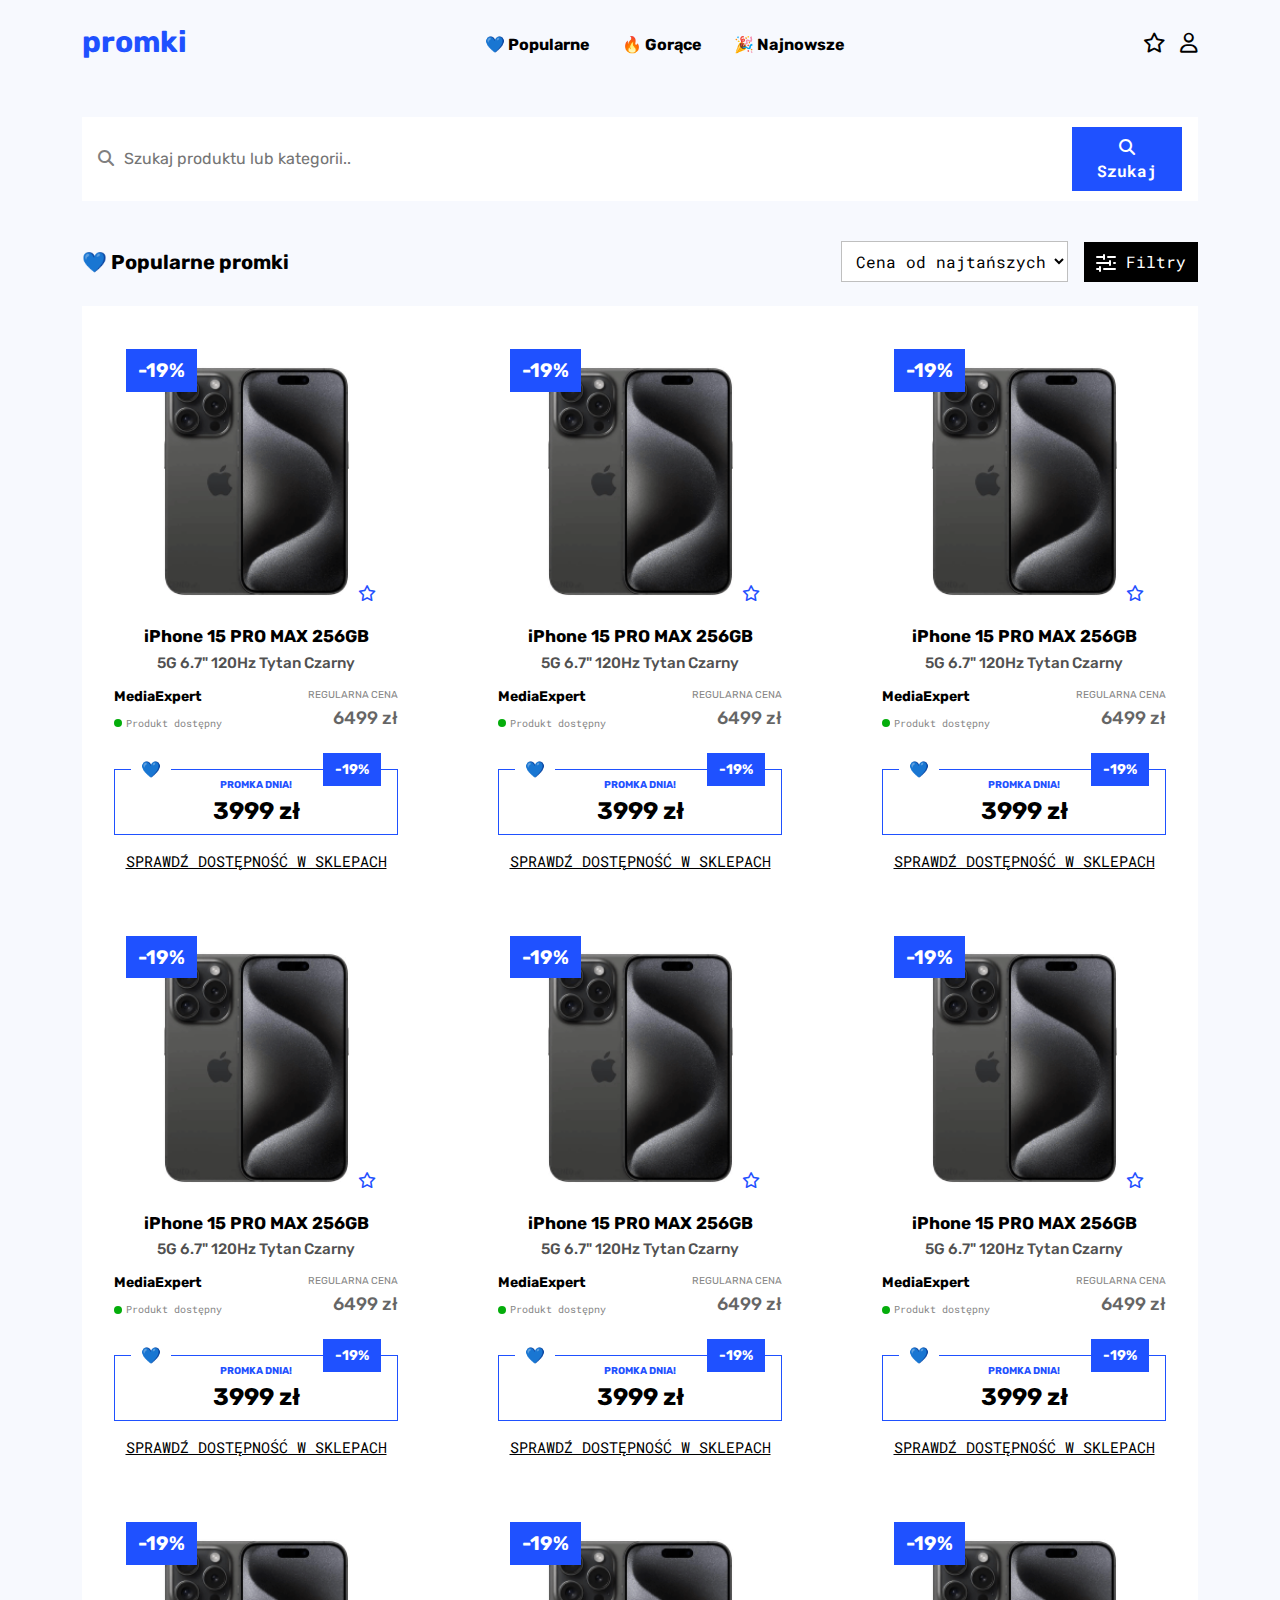
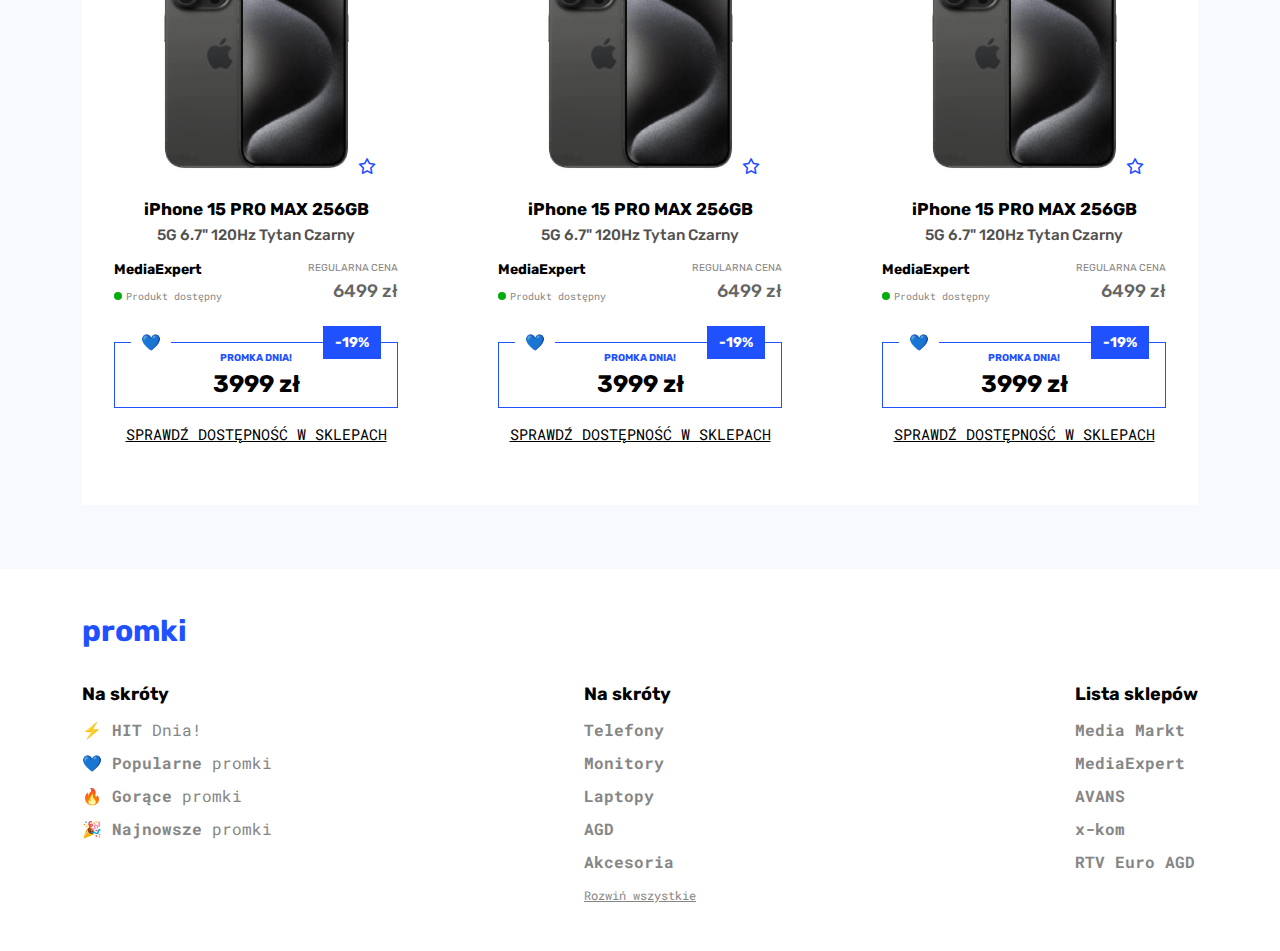
==== commit cbb5fdb4: "Updated" ====
--- a/category.html
+++ b/category.html
@@ -137,8 +137,10 @@
                       </div>
                       <div class="search-field">
                         <input
+                          id="searchInput"
                           type="text"
                           placeholder="Szukaj produktu lub kategorii.."
+                          autofocus
                           required
                         />
                       </div>
@@ -175,7 +177,7 @@
                       >
                         <div class="smhc-img">
                           <img
-                            src="assets/images/iphone-small-img.png"
+                            src="assets/images/iphone-small-img.webp"
                             alt="iphone-small-img"
                           />
                         </div>
@@ -201,7 +203,7 @@
                       >
                         <div class="smhc-img">
                           <img
-                            src="assets/images/iphone-small-img.png"
+                            src="assets/images/iphone-small-img.webp"
                             alt="iphone-small-img"
                           />
                         </div>
@@ -286,8 +288,10 @@
                   </div>
                   <img
                     loading="lazy"
-                    src="assets/images/iphone-15-pro-max-img.png"
+                    src="assets/images/iphone-15-pro-max-img.webp"
                     alt="iphone-15-pro-max-img"
+                    width="187"
+                    height="219"
                   />
                   <div class="product-fav">
                     <a href="#"><i class="fa-regular fa-star"></i></a>
@@ -327,8 +331,10 @@
                   </div>
                   <img
                     loading="lazy"
-                    src="assets/images/iphone-15-pro-max-img.png"
+                    src="assets/images/iphone-15-pro-max-img.webp"
                     alt="iphone-15-pro-max-img"
+                    width="187"
+                    height="219"
                   />
                   <div class="product-fav">
                     <a href="#"><i class="fa-regular fa-star"></i></a>
@@ -368,8 +374,10 @@
                   </div>
                   <img
                     loading="lazy"
-                    src="assets/images/iphone-15-pro-max-img.png"
+                    src="assets/images/iphone-15-pro-max-img.webp"
                     alt="iphone-15-pro-max-img"
+                    width="187"
+                    height="219"
                   />
                   <div class="product-fav">
                     <a href="#"><i class="fa-regular fa-star"></i></a>
@@ -409,8 +417,10 @@
                   </div>
                   <img
                     loading="lazy"
-                    src="assets/images/iphone-15-pro-max-img.png"
+                    src="assets/images/iphone-15-pro-max-img.webp"
                     alt="iphone-15-pro-max-img"
+                    width="187"
+                    height="219"
                   />
                   <div class="product-fav">
                     <a href="#"><i class="fa-regular fa-star"></i></a>
@@ -450,8 +460,10 @@
                   </div>
                   <img
                     loading="lazy"
-                    src="assets/images/iphone-15-pro-max-img.png"
+                    src="assets/images/iphone-15-pro-max-img.webp"
                     alt="iphone-15-pro-max-img"
+                    width="187"
+                    height="219"
                   />
                   <div class="product-fav">
                     <a href="#"><i class="fa-regular fa-star"></i></a>
@@ -491,8 +503,10 @@
                   </div>
                   <img
                     loading="lazy"
-                    src="assets/images/iphone-15-pro-max-img.png"
+                    src="assets/images/iphone-15-pro-max-img.webp"
                     alt="iphone-15-pro-max-img"
+                    width="187"
+                    height="219"
                   />
                   <div class="product-fav">
                     <a href="#"><i class="fa-regular fa-star"></i></a>
@@ -532,8 +546,10 @@
                   </div>
                   <img
                     loading="lazy"
-                    src="assets/images/iphone-15-pro-max-img.png"
+                    src="assets/images/iphone-15-pro-max-img.webp"
                     alt="iphone-15-pro-max-img"
+                    width="187"
+                    height="219"
                   />
                   <div class="product-fav">
                     <a href="#"><i class="fa-regular fa-star"></i></a>
@@ -573,8 +589,10 @@
                   </div>
                   <img
                     loading="lazy"
-                    src="assets/images/iphone-15-pro-max-img.png"
+                    src="assets/images/iphone-15-pro-max-img.webp"
                     alt="iphone-15-pro-max-img"
+                    width="187"
+                    height="219"
                   />
                   <div class="product-fav">
                     <a href="#"><i class="fa-regular fa-star"></i></a>
@@ -614,8 +632,10 @@
                   </div>
                   <img
                     loading="lazy"
-                    src="assets/images/iphone-15-pro-max-img.png"
+                    src="assets/images/iphone-15-pro-max-img.webp"
                     alt="iphone-15-pro-max-img"
+                    width="187"
+                    height="219"
                   />
                   <div class="product-fav">
                     <a href="#"><i class="fa-regular fa-star"></i></a>
@@ -687,11 +707,11 @@
                     <div class="accordion-item">
                       <h2 class="accordion-header">
                         <button
-                          class="accordion-button"
+                          class="accordion-button collapsed"
                           type="button"
                           data-bs-toggle="collapse"
                           data-bs-target="#panelsStayOpen-collapseOne"
-                          aria-expanded="true"
+                          aria-expanded="false"
                           aria-controls="panelsStayOpen-collapseOne"
                         >
                           Kategorie
@@ -699,7 +719,7 @@
                       </h2>
                       <div
                         id="panelsStayOpen-collapseOne"
-                        class="accordion-collapse collapse show"
+                        class="accordion-collapse collapse"
                       >
                         <div class="accordion-body">
                           <div class="category-buttons pt-0">
@@ -731,7 +751,61 @@
                         class="accordion-collapse collapse"
                       >
                         <div class="accordion-body">
-                          <h1>lorem1000</h1>
+                          <div class="price-range">
+                            <div class="range-slide pb-4">
+                              <div class="slide">
+                                <div
+                                  class="line"
+                                  id="line"
+                                  style="left: 0%; right: 0%"
+                                ></div>
+                                <span
+                                  class="thumb"
+                                  id="thumbMin"
+                                  style="left: 0%"
+                                ></span>
+                                <span
+                                  class="thumb"
+                                  id="thumbMax"
+                                  style="left: 100%"
+                                ></span>
+                              </div>
+                              <input
+                                id="rangeMin"
+                                type="range"
+                                max="100"
+                                min="0"
+                                step="5"
+                                value="0"
+                              />
+                              <input
+                                id="rangeMax"
+                                type="range"
+                                max="100"
+                                min="0"
+                                step="5"
+                                value="100"
+                              />
+                              <div
+                                class="range-slide-display d-flex justify-content-between align-items-center pt-3"
+                              >
+                                <span id="min">10</span>
+                                <span id="max">100</span>
+                              </div>
+                            </div>
+                            <div
+                              class="filter-input-contaienr d-flex align-items-center gap-3 pt-2"
+                            >
+                              <span>od</span>
+                              <div class="filter-input">
+                                <input type="text" placeholder="number" />
+                              </div>
+                              <span>do</span>
+                              <div class="filter-input">
+                                <input type="text" placeholder="number" />
+                              </div>
+                            </div>
+                          </div>
                         </div>
                       </div>
                     </div>
@@ -755,7 +829,7 @@
                         <div class="accordion-body">
                           <div class="shops-contents">
                             <div
-                              class="checkbox-container d-flex flex-wrap gap-3"
+                              class="checkbox-container d-flex flex-column flex-md-row flex-wrap gap-2 gap-md-3"
                             >
                               <div class="checkbox-item">
                                 <input class="custom" type="checkbox" />
@@ -1025,10 +1099,54 @@
 
     <!-- Footer Part HTML End -->
 
+    <!-- JQuery -->
+    <script src="https://cdnjs.cloudflare.com/ajax/libs/jquery/3.7.0/jquery.min.js"></script>
+
     <!-- Bootstrap JavaScript -->
     <script src="assets/js/bootstrap.bundle.min.js"></script>
 
     <!-- Custom JavaScript -->
     <script src="assets/js/script.js"></script>
+
+    <script>
+      // JavaScript for Range Slider
+      let min = 10;
+      let max = 100;
+
+      const calcLeftPosition = (value) => (100 / (100 - 10)) * (value - 10);
+
+      $("#rangeMin").on("input", function (e) {
+        const newValue = parseInt(e.target.value);
+        if (newValue > max) return;
+        min = newValue;
+        $("#thumbMin").css("left", calcLeftPosition(newValue) + "%");
+        $("#min").html(newValue);
+        $("#line").css({
+          left: calcLeftPosition(newValue) + "%",
+          right: 100 - calcLeftPosition(max) + "%",
+        });
+      });
+
+      $("#rangeMax").on("input", function (e) {
+        const newValue = parseInt(e.target.value);
+        if (newValue < min) return;
+        max = newValue;
+        $("#thumbMax").css("left", calcLeftPosition(newValue) + "%");
+        $("#max").html(newValue);
+        $("#line").css({
+          left: calcLeftPosition(min) + "%",
+          right: 100 - calcLeftPosition(newValue) + "%",
+        });
+      });
+
+      // Modal Auto Focus
+
+      const searchModal = document.getElementById("searchModal");
+      const searchInput = document.getElementById("searchInput");
+
+      searchModal.addEventListener("shown.bs.modal", () => {
+        searchInput.focus();
+      });
+    </script>
   </body>
 </html>
--- a/assets/css/style.css
+++ b/assets/css/style.css
@@ -47,6 +47,7 @@
 
 img {
   max-width: 100%;
+  height: auto;
 }
 
 .heading-xl {
@@ -295,6 +296,7 @@
   display: flex;
   gap: 16px;
   padding-top: 24px;
+  overflow-x: auto;
 }
 
 .category-buttons a {
@@ -319,8 +321,7 @@
   background: var(--white);
 }
 
-.hero-img,
-.hero-img img {
+.hero-img {
   max-width: 320px;
   width: 320px;
   margin: auto;
@@ -345,6 +346,14 @@
   max-width: 385px;
   width: 100%;
   text-align: center;
+}
+
+.hero-content-card > h6 {
+  font-family: "Rubik", sans-serif;
+  font-size: 16px;
+  font-weight: 700;
+  margin-bottom: 10px;
+  color: var(--black);
 }
 
 .hero-content-card h4 {
@@ -761,11 +770,11 @@
   outline: 0;
 }
 
-.promotions-search::placeholder {
-  color: var(--grey-light, #bfbfbf);
+.promotions-search ::placeholder {
   font-family: "Roboto Mono", sans-serif;
   font-size: 16px;
   font-weight: 700;
+  color: rgb(0, 0, 0, 0.2);
 }
 
 .promotions-search button {
@@ -932,6 +941,73 @@
   border: 2px solid var(--primary, #1f51ff);
 }
 
+.range-slide {
+  position: relative;
+  height: 1px;
+  width: 320px;
+}
+
+.slide {
+  position: absolute;
+  top: 0;
+  height: 1px;
+  background: #e2e2e2;
+  left: 7px;
+  right: 9px;
+}
+
+.line {
+  position: absolute;
+  left: 5px;
+  right: 0;
+  top: 0;
+  height: 1px;
+  background-color: #000000;
+}
+
+.thumb {
+  position: absolute;
+  z-index: 2;
+  text-align: left;
+  border: 1px solid #000000;
+  background-color: #ffffff;
+  border-radius: 50%;
+  outline: none;
+  top: -7px;
+  height: 18px;
+  width: 18px;
+  margin-left: -9px;
+}
+
+.range-slide input {
+  -webkit-appearance: none;
+  appearance: none;
+  position: absolute;
+  pointer-events: none;
+  z-index: 3;
+  height: 3px;
+  top: 0;
+  width: 100%;
+  opacity: 0;
+  margin: 0;
+}
+
+input::-webkit-slider-thumb {
+  -webkit-appearance: none;
+  appearance: none;
+  pointer-events: all;
+  border-radius: 50%;
+  cursor: pointer;
+  width: 18px;
+  height: 18px;
+}
+
+.range-slide-display span {
+  font-family: "Roboto Mono", monospace;
+  font-size: 10px;
+  color: var(--grey-light, #bfbfbf);
+}
+
 .checkbox-item label {
   font-family: "Roboto Mono", monospace;
   font-size: 16px;
@@ -1003,3 +1079,312 @@
 }
 
 /* Filter Modal Section CSS End */
+
+/* ========***========
+Product Page CSS
+========***======== */
+
+/* Breadcrumb Section CSS Start */
+
+.breadcrumb-wrapper {
+  padding-top: 30px;
+}
+
+.breadcrumb ul li {
+  font-family: "Roboto Mono", monospace;
+  font-size: 12px;
+  font-weight: 500;
+  color: #848484;
+}
+
+/* Breadcrumb Section CSS End */
+
+/* Product Details Hero Section CSS Start */
+
+.product-hero-wrapper {
+  background: var(--white);
+  padding-top: 40px;
+}
+
+.product-hero-wrapper .hero-content {
+  position: sticky;
+  position: -webkit-sticky;
+  top: 10px;
+}
+
+.product-details-slider,
+.product-details-slide {
+  width: 90%;
+  position: relative;
+}
+
+.product-details-slide img {
+  margin: auto;
+}
+
+.product-details-slider .owl-prev,
+.product-details-slider .owl-next {
+  position: absolute;
+  top: 43%;
+  transform: translateY(-43%);
+}
+
+.product-details-slider .owl-prev {
+  left: 0;
+}
+
+.product-details-slider .owl-next {
+  right: 65px;
+}
+
+.owl-theme .owl-nav [class*="owl-"]:hover {
+  color: var(--black);
+  background: none;
+}
+
+.owl-dots {
+  margin-top: 80px;
+  padding-right: 50px;
+}
+
+.owl-theme .owl-dots .owl-dot span {
+  width: 24px;
+  height: 3px;
+  border-radius: 0;
+}
+
+.owl-theme .owl-dots .owl-dot.active span {
+  background: var(--black);
+}
+
+/* Product Details Hero Section CSS End */
+
+.product-details-slider .owl-prev {
+  left: 0;
+}
+
+.product-details-slider .owl-next {
+  right: 65px;
+}
+
+.owl-theme .owl-nav [class*="owl-"]:hover {
+  color: var(--black);
+  background: none;
+}
+
+.order-btn a,
+.location-btn a {
+  display: block;
+  width: 100%;
+  font-family: "Rubik", sans-serif;
+  font-size: 16px;
+  font-weight: 700;
+  color: var(--white);
+  padding: 15px;
+}
+
+.order-btn a {
+  background: var(--primary);
+}
+
+.location-btn a {
+  background: var(--black);
+  margin-top: 32px;
+}
+
+.order-btn a img,
+.location-btn a img {
+  padding-right: 8px;
+}
+
+.product-shop-lists {
+  padding-top: 100px;
+}
+
+.product-shop-lists h6 {
+  font-family: "Rubik", sans-serif;
+  font-size: 18px;
+  font-weight: 700;
+  margin-bottom: 0;
+  color: var(--black);
+}
+
+.shop-list {
+  padding: 24px 0;
+  border-bottom: 1px solid #e2e2e2;
+}
+
+.shop-list:last-child {
+  border-bottom: none;
+}
+
+.product-price {
+  text-align: right;
+}
+
+.product-price h6 {
+  font-family: "Rubik", sans-serif;
+  font-size: 16px;
+  font-weight: 700;
+  color: var(--black);
+}
+
+.product-price.blue h6 {
+  color: var(--primary);
+}
+
+.product-price a {
+  font-family: "Roboto Mono", monospace;
+  font-size: 14px;
+  font-weight: 700;
+  text-decoration-line: underline;
+  color: var(--black);
+}
+
+.shop-discount-tag p {
+  font-family: "Rubik", sans-serif;
+  font-size: 14px;
+  font-weight: 700;
+  color: var(--white);
+  padding: 6px 12px;
+  margin-bottom: 0;
+}
+
+.shop-discount-tag.blue p {
+  background: var(--primary);
+}
+
+.shop-discount-tag.black p {
+  background: var(--black);
+}
+
+/* Product Details Hero Section CSS End */
+
+/* Price History Section CSS Start */
+
+.price-history-wrapper {
+  padding-top: 30px;
+  background: var(--white);
+}
+
+.price-history-container {
+  font-family: "Rubik", sans-serif;
+  font-size: 18px;
+  font-weight: 700;
+  margin-bottom: 0;
+  color: var(--black);
+}
+
+.price-history-chart {
+  padding-bottom: 30px;
+}
+
+.price-history-chart canvas {
+  width: 100% !important;
+  height: 100% !important;
+}
+
+/* Price History Section CSS End */
+
+/* Product Info CSS Start */
+
+.product-wrapper {
+  background: #f7f9fe;
+  padding-top: 64px;
+}
+
+.product-categories h6 {
+  font-family: "Rubik", sans-serif;
+  font-size: 18px;
+  font-weight: 700;
+  margin-bottom: 0;
+  color: var(--black);
+}
+
+.product-categories .category-buttons {
+  overflow-x: initial;
+}
+
+.product-descriptions p::after {
+  position: absolute;
+  content: "";
+  left: 0;
+  bottom: 0;
+  width: 100%;
+  height: 100px;
+  background: linear-gradient(
+    180deg,
+    rgba(247, 249, 254, 0) 0%,
+    rgba(247, 249, 254, 0.91) 49.5%,
+    #f7f9fe 100%
+  );
+}
+
+.product-descriptions.active p::after {
+  display: none;
+}
+
+.product-descriptions p {
+  font-family: "Roboto Mono", monospace;
+  font-size: 14px;
+  font-weight: 400;
+  color: #3a3a3a;
+  padding-top: 20px;
+}
+
+.expand-description-btn,
+.expand-td-btn {
+  position: absolute;
+  left: 50%;
+  bottom: 20px;
+  transform: translateX(-50%);
+  background: none;
+}
+
+.expand-description-btn button,
+.expand-td-btn button {
+  font-family: "Roboto Mono", monospace;
+  font-size: 14px;
+  text-decoration-line: underline;
+  text-transform: uppercase;
+  color: var(--black);
+  background: transparent;
+  border: none;
+}
+
+.td-card h6 {
+  font-family: "Rubik", sans-serif;
+  font-size: 16px;
+  font-weight: 500;
+  margin-bottom: 0;
+  color: var(--black);
+}
+
+.td-card p {
+  font-family: "Rubik", sans-serif;
+  font-size: 16px;
+  font-weight: 300;
+  color: var(--black);
+  margin-bottom: 0;
+}
+
+.td-cards::after {
+  position: absolute;
+  content: "";
+  left: 0;
+  bottom: 0;
+  width: 100%;
+  height: 180px;
+  background: linear-gradient(
+    180deg,
+    rgba(247, 249, 254, 0) 0%,
+    rgba(247, 249, 254, 0.91) 49.5%,
+    #f7f9fe 100%
+  );
+}
+
+.td-cards.active::after {
+  display: none;
+}
+
+/* Product Info CSS End */
--- a/assets/css/responsive.css
+++ b/assets/css/responsive.css
@@ -37,6 +37,11 @@
   .category-products-container {
     grid-template-columns: repeat(2, 1fr);
     column-gap: 80px;
+  }
+
+  .product-details-slider,
+  .product-details-slide {
+    width: 100%;
   }
 }
 
@@ -193,9 +198,67 @@
     row-gap: 50px;
   }
 
+  .filter-modal .modal-dialog {
+    margin-top: 100px;
+  }
+
   .filter select,
-  .filter-btn a {
+  .filter-btn button {
     display: block;
     width: 239px;
   }
-}
+
+  .product-details-slider,
+  .product-details-slide {
+    width: 100%;
+  }
+
+  .owl-nav {
+    display: none;
+  }
+
+  .owl-dots {
+    margin-top: 32px;
+    padding-right: 0;
+  }
+
+  .product-hero-content .buy-btn {
+    margin-top: 24px;
+  }
+
+  .product-hero-wrapper .hero-content {
+    position: initial;
+  }
+
+  .product-hero-content .buy-btn-icon,
+  .product-hero-content .btn-discount-tag {
+    display: block;
+  }
+
+  .product-hero-content .buy-btn a {
+    color: var(--black);
+    background: transparent;
+  }
+
+  .product-hero-content .buy-btn a span {
+    color: var(--black);
+  }
+
+  .product-shop-lists {
+    padding-top: 40px;
+  }
+
+  .product-shop-lists h6,
+  .td-card h6,
+  .td-card p {
+    font-size: 14px;
+  }
+
+  .product-categories {
+    padding-top: 40px;
+  }
+
+  .product-categories .category-buttons a {
+    background: transparent;
+  }
+}
